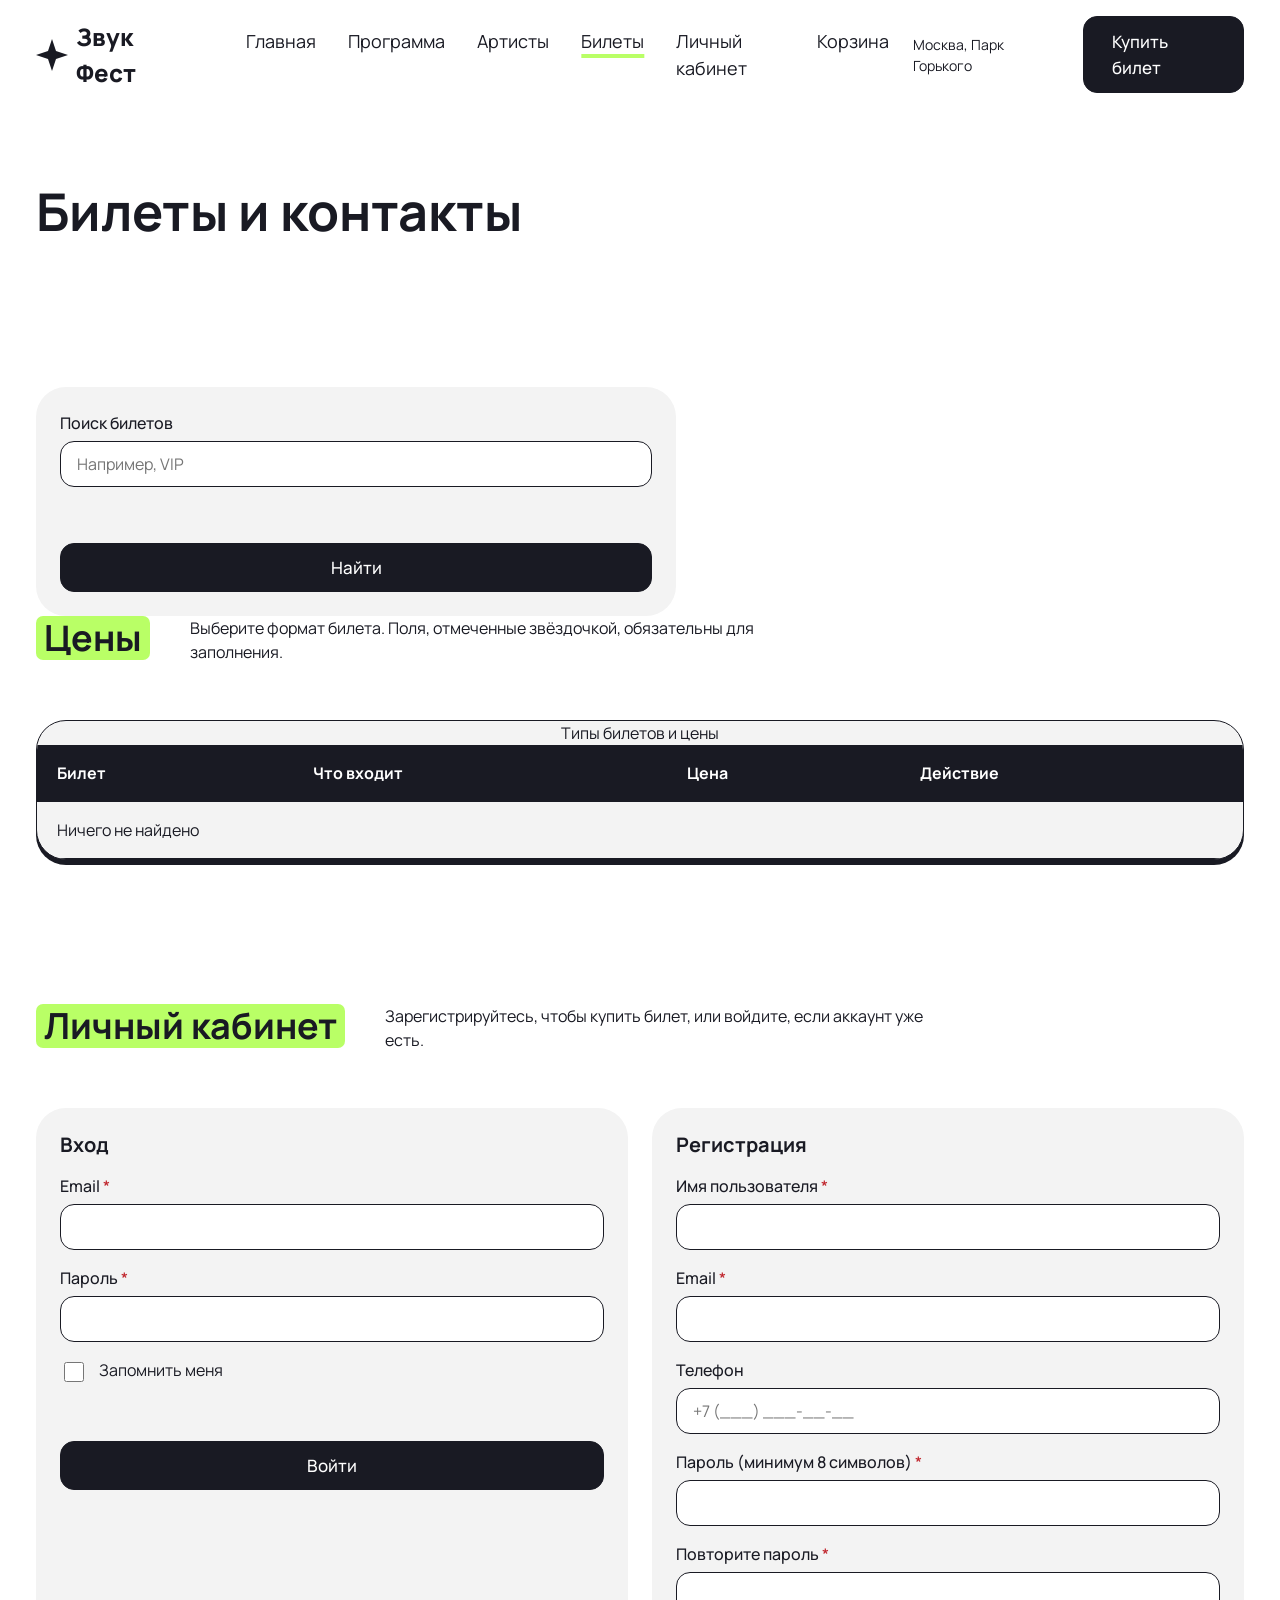
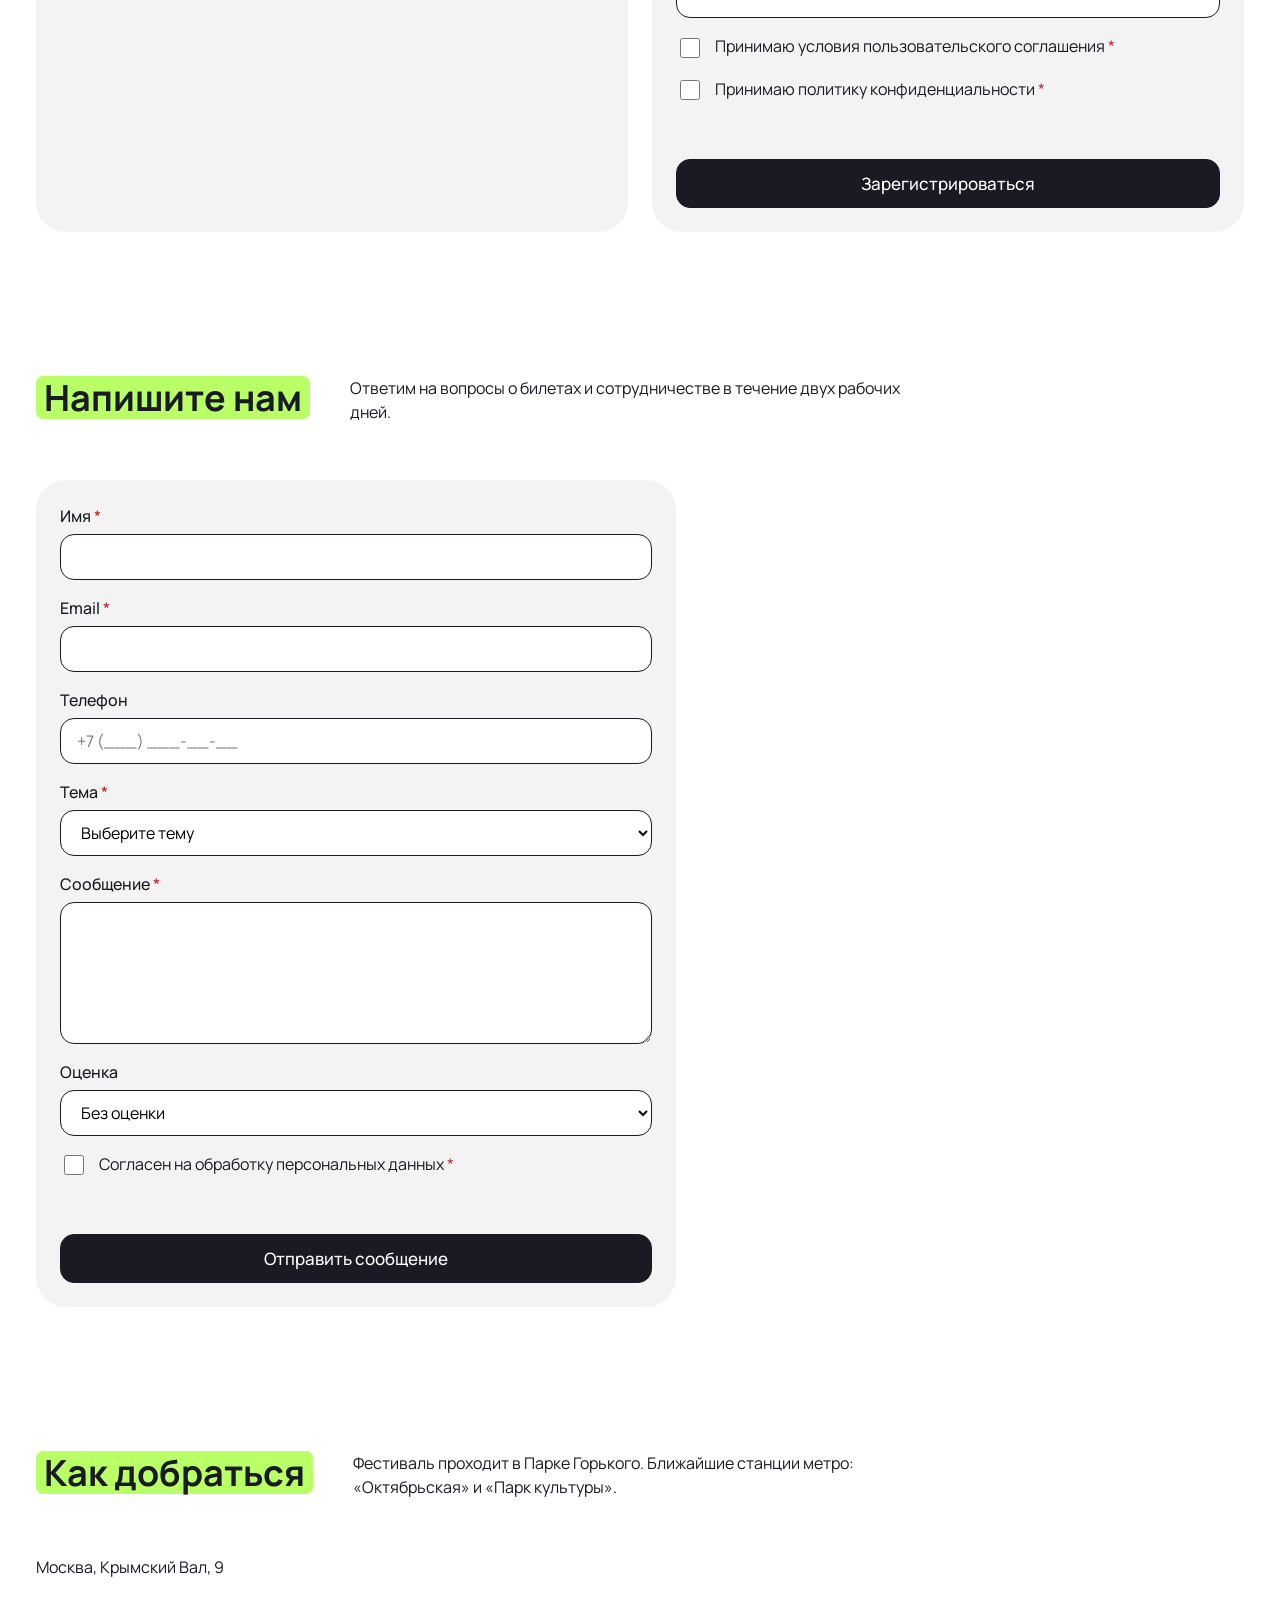
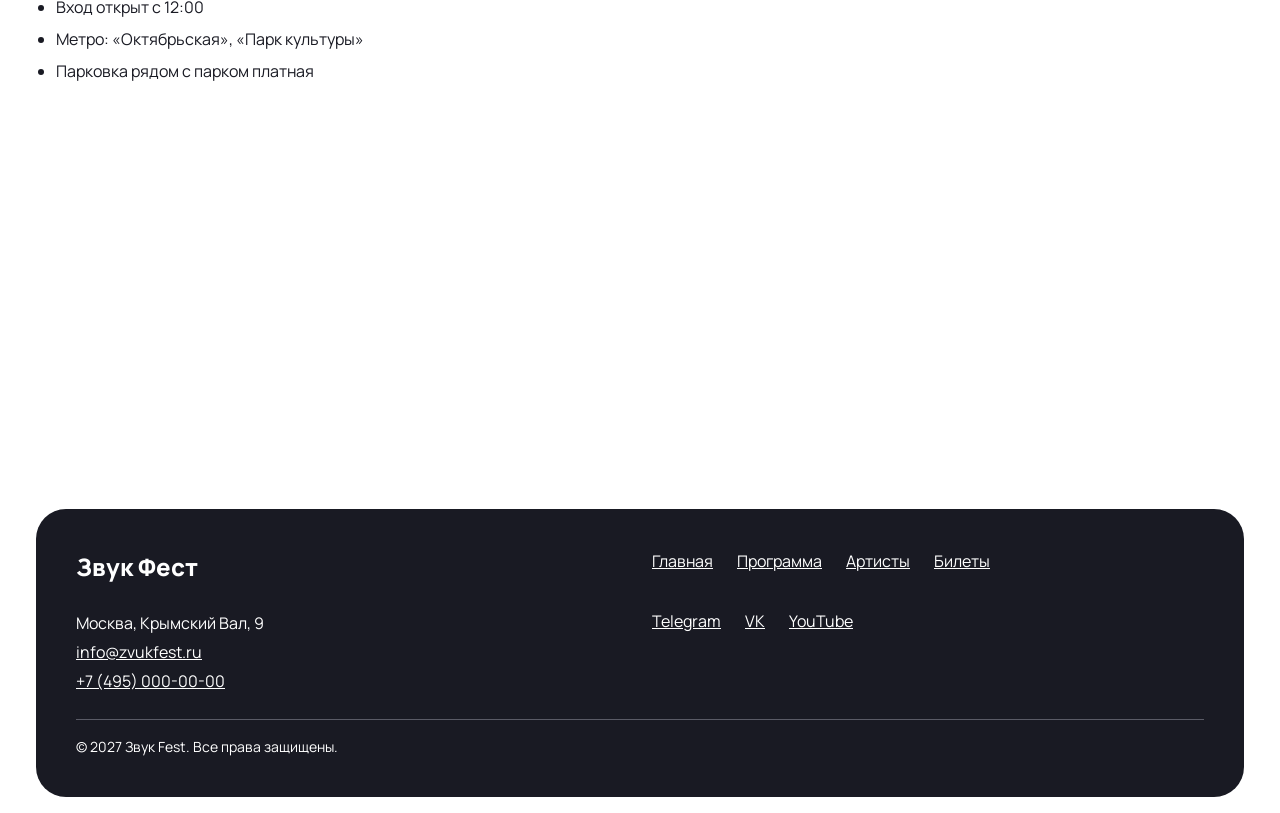
==== zvukfest/zvukfest/frontend/account.html @ 1de817b7 "создан репозиторий для сайта музыкального фестиваля" ====
<!DOCTYPE html>
<html lang="en">
<head>
  <meta charset="utf-8">
  <meta name="viewport" content="width=device-width, initial-scale=1.0">
  <title>Личный кабинет</title>
  <link rel="stylesheet" href="css/fonts.css">
  <link rel="stylesheet" href="css/global.css">
  <link rel="stylesheet" href="css/style.css">
</head>
<body>
<header class="header">
  <div class="container header__inner">
    <a class="header__logo" href="index.html"><img src="img/logo.svg" alt="" width="32" height="32">Звук Фест</a>
    <button class="header__burger burger" type="button" aria-label="Открыть меню" aria-expanded="false" aria-controls="main-nav">
      <span class="burger__line"></span><span class="burger__line"></span><span class="burger__line"></span>
    </button>
    <nav class="header__nav nav" id="main-nav" aria-label="Главное меню">
      <ul class="nav__list">
        <li class="nav__item"><a class="nav__link" href="index.html">Главная</a></li>
        <li class="nav__item"><a class="nav__link" href="program.html">Программа</a></li>
        <li class="nav__item"><a class="nav__link" href="artists.html">Артисты</a></li>
        <li class="nav__item"><a class="nav__link nav__link_active" aria-current="page" href="account.html">Личный кабинет</a></li>
      <li class="nav__item"><a class="nav__link" href="cart.html">Корзина</a></li>
</ul>
    </nav>
    <address class="header__address">Москва, Парк Горького</address>
    <a class="header__button button button_theme_dark" href="account.html">Купить билет</a>
  </div>
</header>
<main>
  <section class="section">
    <div class="container">
      <h1>Личный кабинет</h1>
      <p id="account-info"></p>
      <button class="button button_theme_dark" id="logout" type="button">Выйти</button>
    </div>
  </section>

  <section class="section">
    <div class="container">
      <h2 class="section__title">Профиль</h2>
      <div class="forms">
        <form class="form" id="profile-form" name="profile" action="#" method="post" data-api="/api/profile" data-method="PUT">
          <h3 class="form__title">Данные</h3>
          <div class="form__field">
            <label class="form__label" for="acc-name">Имя</label>
            <input class="form__input" id="acc-name" type="text" name="name" required minlength="2">
          </div>
          <div class="form__field">
            <label class="form__label" for="acc-email">Email</label>
            <input class="form__input" id="acc-email" type="email" name="email" required>
          </div>
          <div class="form__field">
            <label class="form__label" for="acc-phone">Телефон</label>
            <input class="form__input" id="acc-phone" type="tel" name="phone" autocomplete="tel">
          </div>
          <p class="form__status" role="status"></p>
          <button class="button button_theme_dark" type="submit">Сохранить</button>
        </form>
        <form class="form" name="password" action="#" method="post" data-api="/api/password" data-reset>
          <h3 class="form__title">Смена пароля</h3>
          <div class="form__field">
            <label class="form__label" for="acc-old">Текущий пароль</label>
            <input class="form__input" id="acc-old" type="password" name="old_password" required autocomplete="current-password">
          </div>
          <div class="form__field">
            <label class="form__label" for="acc-new">Новый пароль (минимум 8 символов)</label>
            <input class="form__input" id="acc-new" type="password" name="new_password" required minlength="8" autocomplete="new-password">
          </div>
          <div class="form__field">
            <label class="form__label" for="acc-confirm">Повторите новый пароль</label>
            <input class="form__input" id="acc-confirm" type="password" name="confirm_password" required autocomplete="new-password">
          </div>
          <p class="form__status" role="status"></p>
          <button class="button button_theme_dark" type="submit">Изменить пароль</button>
        </form>
      </div>
    </div>
  </section>

  <section class="section">
    <div class="container">
      <h2 class="section__title">Мои обращения</h2>
      <ul class="contacts__list" id="feedback-list"></ul>
    </div>
  </section>

  <section class="section">
    <div class="container">
      <h2 class="section__title">Журнал действий</h2>
      <ul class="contacts__list" id="actions-list"></ul>
      <h3>Последние просмотренные товары</h3>
      <ul class="contacts__list" id="viewed-list"></ul>
      <h3>История поиска</h3>
      <ul class="contacts__list" id="search-list"></ul>
    </div>
  </section>
</main>
    <footer class="footer">
  <div class="container">
    <div class="footer__box">
      <a class="footer__logo" href="index.html">Звук Фест</a>
      <nav aria-label="Меню в подвале">
        <ul class="footer__list">
          <li><a href="index.html">Главная</a></li>
          <li><a href="program.html">Программа</a></li>
          <li><a href="artists.html">Артисты</a></li>
          <li><a href="tickets.html">Билеты</a></li>
        </ul>
      </nav>
      <address class="footer__address">
        Москва, Крымский Вал, 9<br>
        <a href="mailto:info@zvukfest.ru">info@zvukfest.ru</a><br>
        <a href="tel:+74950000000">+7 (495) 000-00-00</a>
      </address>
      <ul class="footer__social">
        <li><a href="#">Telegram</a></li>
        <li><a href="#">VK</a></li>
        <li><a href="#">YouTube</a></li>
      </ul>
      <p class="footer__copy">© 2027 Звук Fest. Все права защищены.</p>
    </div>
  </div>
</footer>
<script src="js/api.js"></script>
<script src="js/script.js"></script>
<script src="js/account.js"></script>
</body>
</html>
---- zvukfest/zvukfest/frontend/css/fonts.css ----
/* Шрифт Manrope (есть кириллица) подключаем через Google Fonts */
@import url('https://fonts.googleapis.com/css2?family=Manrope:wght@400;500;700;800&display=swap');
---- zvukfest/zvukfest/frontend/css/global.css ----
/* Общие стили: переменные, сброс, типографика, кнопки, шапка, подвал */
:root {
  --green: #b9ff66;
  --dark: #191a23;
  --gray: #f3f3f3;
  --white: #ffffff;
  --radius: 30px;
}

*, *::before, *::after { box-sizing: border-box; }

body {
  margin: 0;
  font-family: 'Manrope', Arial, Helvetica, sans-serif;
  font-size: 1rem;
  line-height: 1.5;
  color: var(--dark);
}

h1, h2, h3, p, ul, ol, blockquote, address { margin: 0; }
ul, ol { padding: 0; list-style: none; }
address { font-style: normal; }
a { color: inherit; }
img { display: block; max-width: 100%; height: auto; }

/* Типографическая шкала */
h1 { font-size: 2.25rem; line-height: 1.2; }
h2 { font-size: 1.75rem; line-height: 1.2; }
h3 { font-size: 1.25rem; line-height: 1.3; }

.container { width: 100%; max-width: 1240px; margin: 0 auto; padding: 0 1rem; }

/* Секция и её заголовок с зелёной подложкой */
.section { padding: 2.5rem 0; }
.section__head { display: flex; flex-direction: column; gap: 1rem; margin-bottom: 2rem; }
.section__title { align-self: flex-start; padding: 0 0.5rem; background: var(--green); border-radius: 7px; }
.section__text { max-width: 36rem; }
.card__image {
  display: block;
  width: 100%;
  height: 220px;
  object-fit: cover;
}
.schedule {
  width: 100%;
  max-width: 1000px;
  margin: 40px auto;
}

.schedule__table-wrapper {
  overflow-x: auto;
}

.schedule__table {
  width: 100%;
  margin: 0 auto;
  border-collapse: collapse;
}

.schedule__table th,
.schedule__table td {
  padding: 12px 16px;
  text-align: center;
  border-bottom: 1px solid #ccc;
}

.schedule__table th {
  font-weight: 700;
}

/* Кнопка: 6 состояний */
.button {
  display: inline-flex; align-items: center; justify-content: center; gap: 0.5rem;
  min-height: 44px; padding: 0.75rem 1.75rem;
  border: 1px solid var(--dark); border-radius: 14px;
  font-family: inherit; font-size: 1.0625rem; font-weight: 500; text-decoration: none;
  cursor: pointer; transition: all 0.15s ease;
}
.button_theme_dark { background: var(--dark); color: var(--white); }
.button_theme_green { background: var(--green); color: var(--dark); }

.button_theme_dark:hover { background: #3b3c4a; }                 /* hover */
.button_theme_green:hover { background: #a2e653; }
.button:focus-visible { outline: 3px solid #2563eb; outline-offset: 3px; } /* focus */
.button:active { transform: scale(0.97); }                         /* active */
.button:disabled { opacity: 0.5; cursor: not-allowed; pointer-events: none; } /* disabled */

.button_loading::after {                                           /* loading: спиннер */
  content: ''; width: 1em; height: 1em;
  border: 2px solid currentColor; border-right-color: transparent; border-radius: 50%;
  animation: spin 0.6s linear infinite;
}
.button_loading:disabled { opacity: 0.8; }
@keyframes spin { to { transform: rotate(360deg); } }

/* Шапка и навигация (mobile-first) */
.header { position: relative; padding: 1rem 0; }
.header__inner { display: flex; align-items: center; justify-content: space-between; gap: 1.5rem; }
.header__logo { display: flex; align-items: center; gap: 0.5rem; font-size: 1.5rem; font-weight: 800; text-decoration: none; }
.header__address, .header__button { display: none; }

.burger { display: flex; flex-direction: column; gap: 5px; padding: 8px; background: none; border: none; cursor: pointer; }
.burger__line { display: block; width: 26px; height: 3px; background: var(--dark); transition: transform 0.2s ease; }
.burger:focus-visible { outline: 3px solid #2563eb; }
.burger[aria-expanded="true"] .burger__line:nth-child(1) { transform: translateY(8px) rotate(45deg); }
.burger[aria-expanded="true"] .burger__line:nth-child(2) { opacity: 0; }
.burger[aria-expanded="true"] .burger__line:nth-child(3) { transform: translateY(-8px) rotate(-45deg); }

.nav__list {
  display: none; flex-direction: column; gap: 1rem;
  position: absolute; top: 100%; left: 0; z-index: 10; width: 100%;
  padding: 1.5rem 1rem; background: var(--white);
  border-radius: 0 0 var(--radius) var(--radius); box-shadow: 0 10px 20px rgba(25, 26, 35, 0.15);
}
.nav__list.active { display: flex; }
.nav__link { font-size: 1.125rem; text-decoration: none; }
.nav__link:hover, .nav__link_active {
  text-decoration: underline; text-decoration-color: var(--green);
  text-decoration-thickness: 4px; text-underline-offset: 6px;
}
.nav__link:focus-visible { outline: 3px solid #2563eb; outline-offset: 3px; }

/* Подвал */
.footer { padding: 2rem 0 1rem; }
.footer__box { display: grid; gap: 1.5rem; padding: 2rem 1.5rem; background: var(--dark); color: var(--white); border-radius: var(--radius); }
.footer__logo { font-size: 1.5rem; font-weight: 800; text-decoration: none; }
.footer__list, .footer__social { display: flex; flex-wrap: wrap; gap: 0.75rem 1.5rem; }
.footer__address { line-height: 1.8; }
.footer__copy { font-size: 0.875rem; padding-top: 1rem; border-top: 1px solid #5a5b66; }

/* Планшет */
@media (min-width: 768px) {
  h1 { font-size: 3.25rem; }
  h2 { font-size: 2.25rem; }
  .section { padding: 4.5rem 0; }
  .section__head { flex-direction: row; align-items: center; gap: 2.5rem; margin-bottom: 3.5rem; }

  .burger { display: none; }
  .header__nav { margin-left: auto; }
  .nav__list { display: flex; flex-direction: row; position: static; width: auto; padding: 0; gap: 2rem; background: none; box-shadow: none; }

  .footer__box { grid-template-columns: 1fr 1fr; padding: 2.5rem; }
  .footer__copy { grid-column: 1 / -1; }
}

/* Десктоп */
@media (min-width: 1200px) {
  .header__nav { margin: 0 auto 0 2rem; }
  .header__address { display: block; font-size: 0.875rem; }
  .header__button { display: inline-flex; }
}

@media (prefers-reduced-motion: reduce) {
  .button, .burger__line { transition: none; }
  .button_loading::after { animation-duration: 2s; }
}
---- zvukfest/zvukfest/frontend/css/style.css ----
/* Главный экран */
.cover {
  display: grid;
  gap: 2rem;
  align-items: center;
  padding: 1.5rem 0 3rem;
}
.cover__description {
  display: flex;
  flex-direction: column;
  align-items: flex-start;
  gap: 1.5rem;
  margin-top: 1.5rem;
  max-width: 30rem;
}

/* Партнёры */
.partners__list {
  display: flex;
  flex-wrap: wrap;
  justify-content: space-between;
  gap: 1rem 2rem;
  font-size: 1.5rem;
  font-weight: 800;
  color: #6b6c75;
}

/* Карточки */
.cards {
  display: grid;
  gap: 1.5rem;
}
.cards__link {
  display: block;
  height: 100%;
  text-decoration: none;
}
.cards__link:focus-visible,
.form__input:focus-visible {
  outline: 3px solid #2563eb;
  outline-offset: 3px;
}
.card, .step, .artist {
  border: 1px solid var(--dark);
  border-radius: var(--radius);
  box-shadow: 0 5px 0 var(--dark);
}
.card {
  display: flex;
  flex-direction: column;
  justify-content: space-between;
  gap: 1.5rem;
  min-height: 200px;
  height: 100%;
  padding: 1.75rem;
  background: var(--gray);
}
.card_theme_green {
  background: var(--green);
  --mark: var(--white);
}
.card_theme_dark {
  background: var(--dark);
  color: var(--white);
  --mark: var(--white);
}
.card__title {
  align-self: flex-start;
  padding: 0 0.5rem;
  background: var(--mark, var(--green));
  color: var(--dark);
  border-radius: 7px;
}

/* Призыв и тёмные блоки */
.cta {
  display: flex;
  flex-direction: column;
  align-items: flex-start;
  gap: 1rem;
  padding: 2rem 1.5rem;
  background: var(--gray);
  border-radius: var(--radius);
}
.headliners, .quotes {
  padding: 2rem 1.5rem;
  background: var(--dark);
  color: var(--white);
  border-radius: var(--radius);
}
.headliners__list, .quotes__list {
  display: grid;
  gap: 1.5rem;
}
.headliner__name, .headliner__link, .quote__author {
  color: var(--green);
}
.headliner__genre {
  margin: 0.5rem 0 1rem;
}
.quote {
  padding: 1.5rem;
  border: 1px solid var(--green);
  border-radius: var(--radius);
}
.quote__author {
  margin-top: 1rem;
  font-weight: 700;
}

/* Таблицы */
.table-wrap {
  overflow-x: auto;
  background: var(--gray);
  border: 1px solid var(--dark);
  border-radius: var(--radius);
  box-shadow: 0 5px 0 var(--dark);
}
.table {
  width: 100%;
  min-width: 520px;
  border-collapse: collapse;
}
.table__head, .table__cell {
  padding: 1rem 1.25rem;
  text-align: left;
  border-bottom: 1px solid var(--dark);
}
.table__head {
  background: var(--dark);
  color: var(--white);
}
.note {
  margin-top: 2rem;
  padding: 1.25rem 1.5rem;
  border-radius: var(--radius);
}

/* Артисты */
.artists {
  display: grid;
  gap: 1.5rem;
}
.artist {
  display: flex;
  flex-direction: column;
  gap: 0.75rem;
  height: 100%;
  padding: 1.25rem;
  background: var(--gray);
}
.artist__photo {
  width: 100%;
  aspect-ratio: 1;
  object-fit: cover;
  border: 1px solid var(--dark);
  border-radius: 20px;
}

/* Формы */
.forms, .contacts {
  display: grid;
  gap: 1.5rem;
}
.form, .contacts__info {
  display: flex;
  flex-direction: column;
  gap: 1rem;
}
.form {
  padding: 1.5rem;
  background: var(--gray);
  border-radius: var(--radius);
}
.form_size_wide {
  max-width: 40rem;
}
.form__field {
  display: flex;
  flex-direction: column;
  gap: 0.375rem;
}
.form__label {
  font-weight: 500;
}
.form__required {
  color: #c0262d;
}
.form__input {
  min-height: 44px;
  padding: 0.625rem 1rem;
  font: inherit;
  background: var(--white);
  border: 1px solid var(--dark);
  border-radius: 14px;
}
.form__input:user-invalid {
  border-color: #c0262d;
}
.form__check {
  display: flex;
  align-items: flex-start;
  gap: 0.75rem;
}
.form__checkbox {
  flex-shrink: 0;
  width: 1.25rem;
  height: 1.25rem;
  margin-top: 0.2rem;
  accent-color: var(--dark);
}
.form__status {
  min-height: 1.5rem;
  font-weight: 500;
}

/* Контакты и карта */
.contacts__list {
  display: flex;
  flex-direction: column;
  gap: 0.5rem;
  padding-left: 1.25rem;
  list-style: disc;
}
.map {
  display: block;
  width: 100%;
  height: 300px;
  border: 0;
  border-radius: var(--radius);
}

/* Планшеты */
@media (min-width: 768px) {
  .cover, .cards, .forms, .contacts {
    grid-template-columns: repeat(2, 1fr);
  }
  .artists, .headliners__list {
    grid-template-columns: repeat(2, 1fr);
  }
  .cta {
    padding: 3.5rem;
  }
  .headliners, .quotes {
    padding: 3rem;
  }
  .map {
    height: 450px;
  }
}

/* Компьютеры */
@media (min-width: 1200px) {
  .artists, .headliners__list {
    grid-template-columns: repeat(4, 1fr);
  }
  .quotes__list {
    grid-template-columns: repeat(3, 1fr);
  }
}
/* Корзина */
[hidden] { display: none !important; }
.cart-layout, .cart-items { display: grid; gap: 1.5rem; }
.cart-item, .cart-summary { padding: 1.5rem; border: 1px solid var(--dark); border-radius: var(--radius); }
.cart-item { display: grid; gap: 1rem; box-shadow: 0 5px 0 var(--dark); }
.cart-item h3 { overflow-wrap: anywhere; }
.cart-controls { display: flex; flex-wrap: wrap; align-items: center; gap: .75rem; }
.cart-controls .button { padding: .5rem 1rem; }
.cart-controls span { min-width: 2ch; text-align: center; font-weight: 700; }
.cart-summary { display: flex; flex-direction: column; gap: 1.5rem; align-self: start; background: var(--gray); }
.cart-total { display: flex; flex-wrap: wrap; justify-content: space-between; gap: 1rem; font-size: 1.5rem; border-top: 1px solid var(--dark); padding-top: 1rem; }
@media (min-width: 960px) { .cart-layout { grid-template-columns: minmax(0, 1fr) minmax(280px, 380px); } }
@media (min-width: 768px) and (max-width: 1199px) { .header__inner { flex-wrap: wrap; } .header__nav { width: 100%; margin-left: 0; } .nav__list { flex-wrap: wrap; gap: 1rem 1.5rem; } }
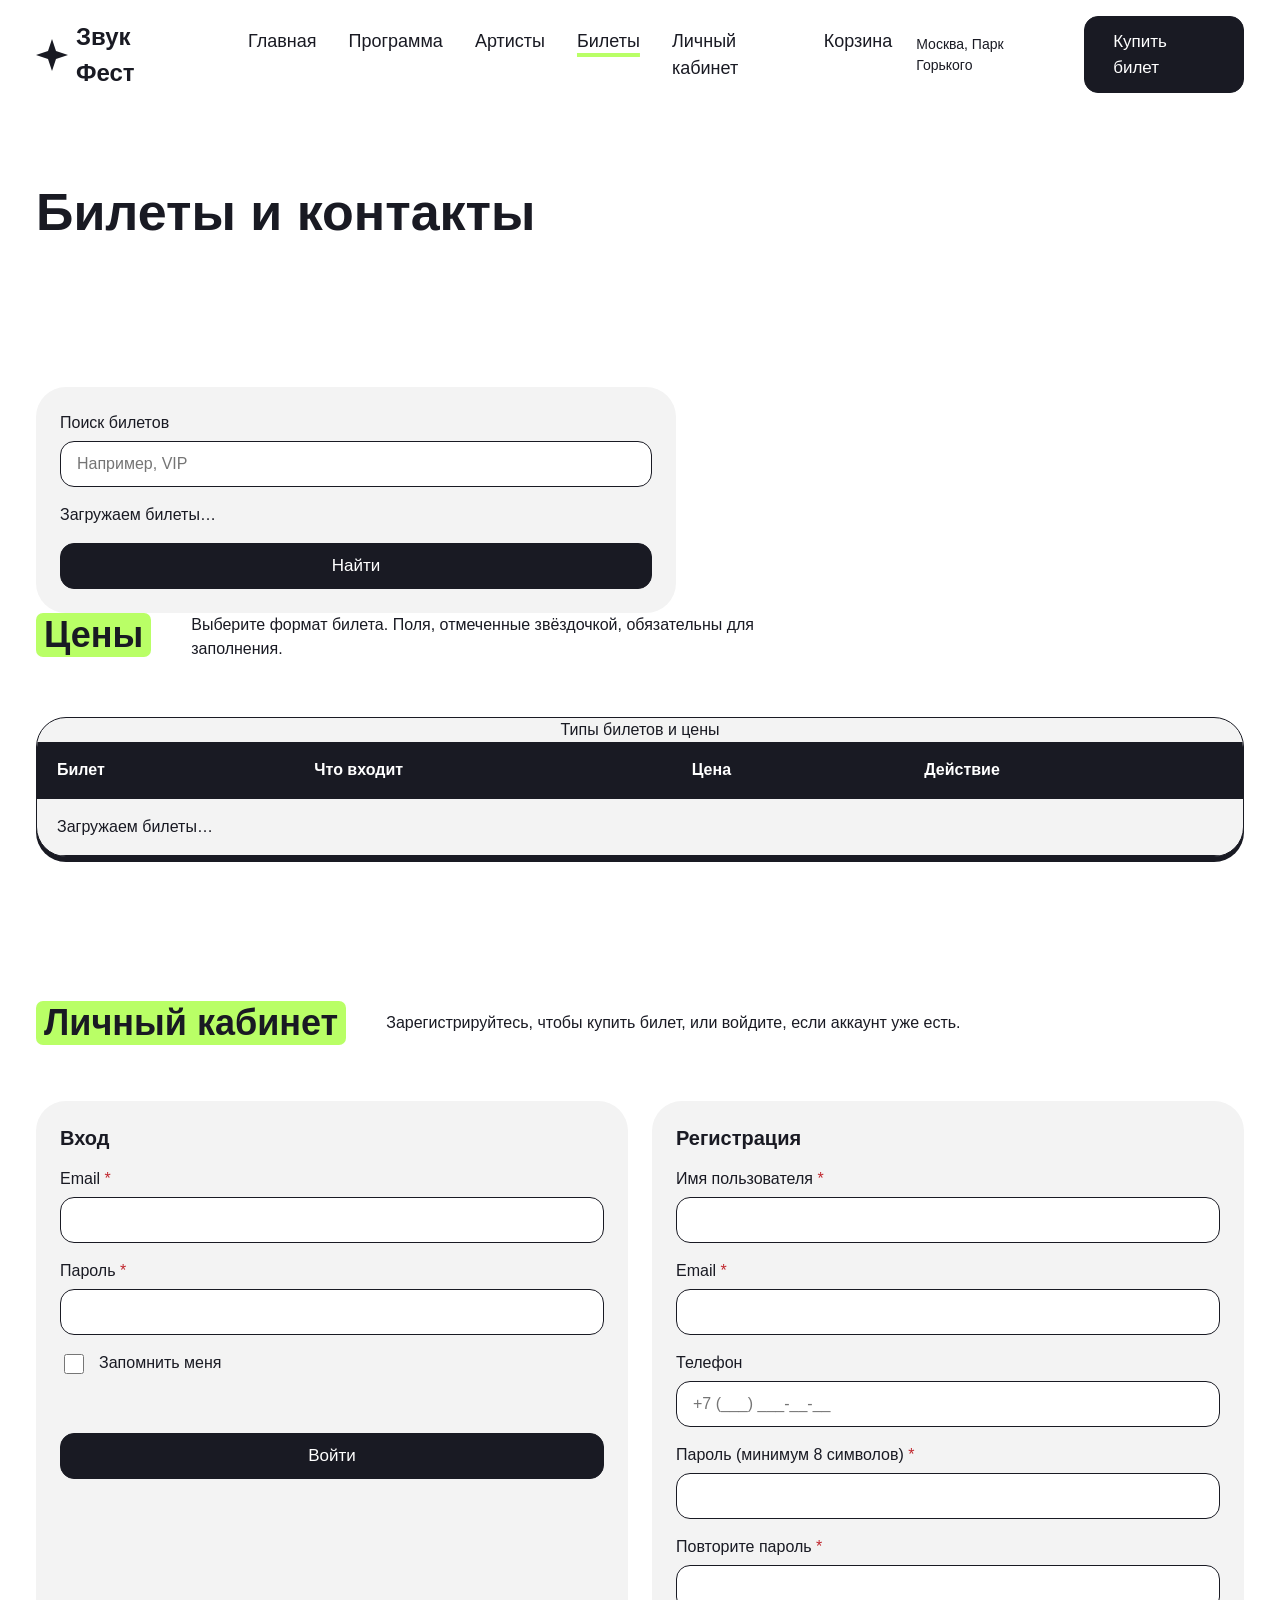
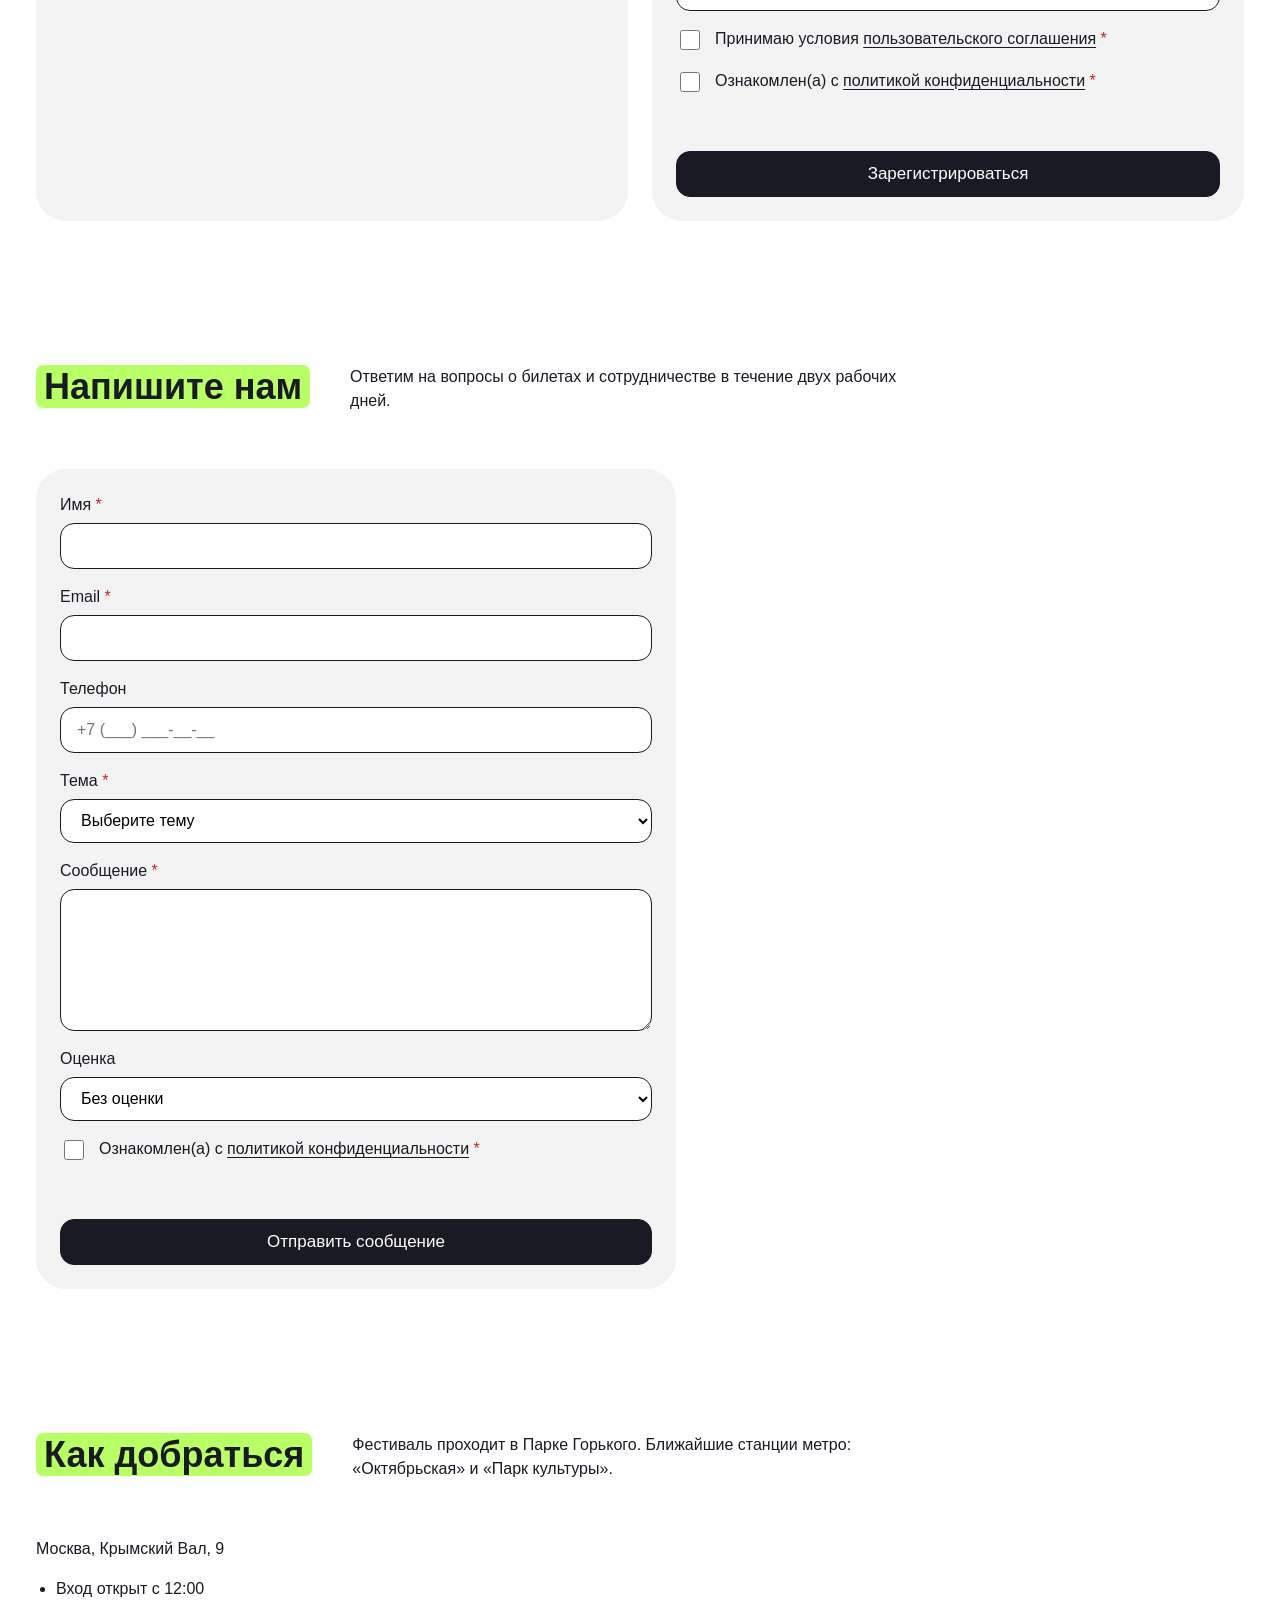
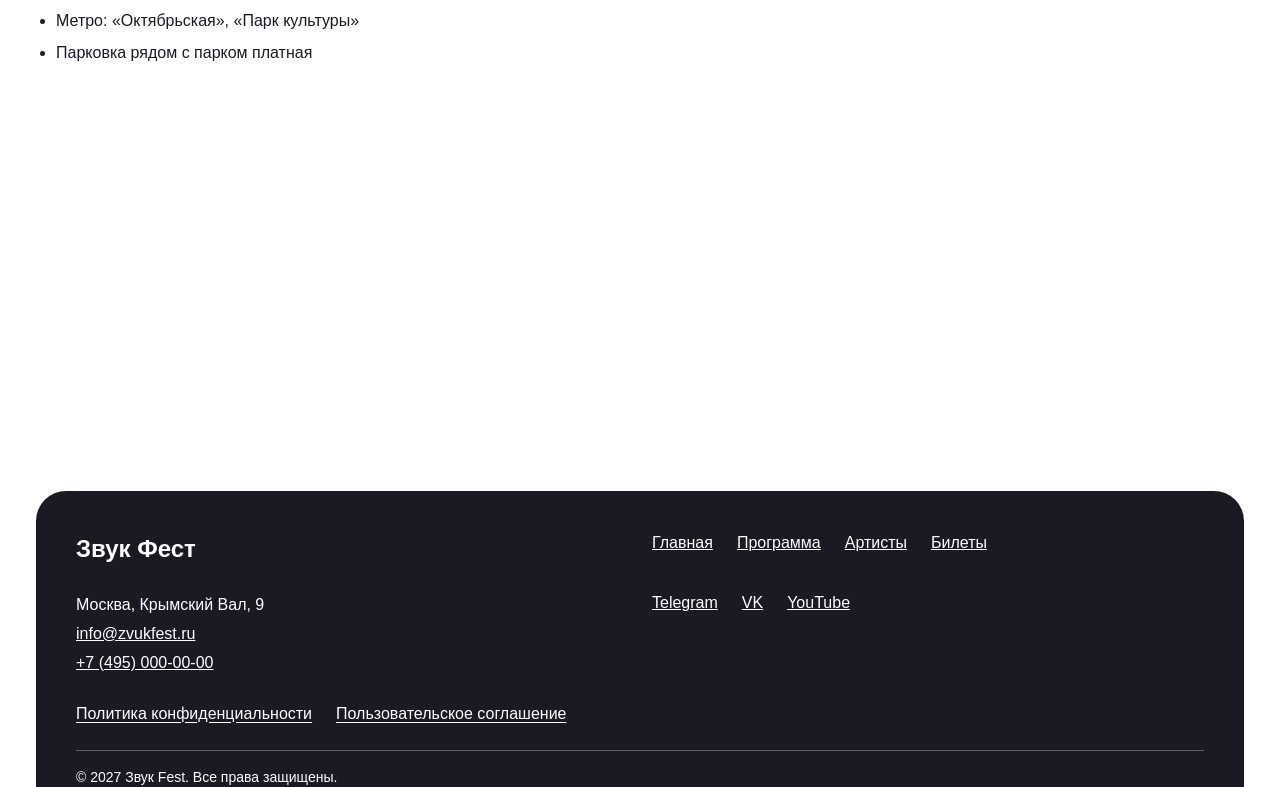
==== commit 37525934: "сюда" ====
--- a/zvukfest/zvukfest/frontend/account.html
+++ b/zvukfest/zvukfest/frontend/account.html
@@ -119,6 +119,10 @@
         <li><a href="#">VK</a></li>
         <li><a href="#">YouTube</a></li>
       </ul>
+      <ul class="footer__legal">
+        <li><a href="privacy.html">Политика конфиденциальности</a></li>
+        <li><a href="terms.html">Пользовательское соглашение</a></li>
+      </ul>
       <p class="footer__copy">© 2027 Звук Fest. Все права защищены.</p>
     </div>
   </div>
--- a/zvukfest/zvukfest/frontend/css/style.css
+++ b/zvukfest/zvukfest/frontend/css/style.css
@@ -271,4 +271,20 @@
 .cart-summary { display: flex; flex-direction: column; gap: 1.5rem; align-self: start; background: var(--gray); }
 .cart-total { display: flex; flex-wrap: wrap; justify-content: space-between; gap: 1rem; font-size: 1.5rem; border-top: 1px solid var(--dark); padding-top: 1rem; }
 @media (min-width: 960px) { .cart-layout { grid-template-columns: minmax(0, 1fr) minmax(280px, 380px); } }
-@media (min-width: 768px) and (max-width: 1199px) { .header__inner { flex-wrap: wrap; } .header__nav { width: 100%; margin-left: 0; } .nav__list { flex-wrap: wrap; gap: 1rem 1.5rem; } }+@media (min-width: 768px) and (max-width: 1199px) { .header__inner { flex-wrap: wrap; } .header__nav { width: 100%; margin-left: 0; } .nav__list { flex-wrap: wrap; gap: 1rem 1.5rem; } }
+
+/* Документы и ссылки на условия */
+.legal-page { max-width: 900px; display: grid; gap: 1.5rem; overflow-wrap: anywhere; }
+.legal-page section { display: grid; gap: 1rem; scroll-margin-top: 2rem; }
+.legal-page ul, .legal-page ol { padding-left: 1.5rem; }
+.legal-page ul { list-style: disc; }
+.legal-page ol { list-style: decimal; }
+.legal-page li + li { margin-top: 0.5rem; }
+.legal-page__date { color: #5a5b66; }
+.legal-page__notice, .legal-page__contents { padding: 1.5rem; border-radius: var(--radius); background: var(--gray); }
+.legal-page__notice { border: 1px solid var(--dark); }
+.legal-page__notice p { margin-top: 0.5rem; }
+.footer__legal { display: flex; flex-wrap: wrap; gap: 0.75rem 1.5rem; grid-column: 1 / -1; }
+.form__check a, .legal-page a, .footer__legal a { text-underline-offset: 3px; }
+.form__check a:hover, .legal-page a:hover { text-decoration-thickness: 2px; }
+.form__check a:focus-visible, .legal-page a:focus-visible, .footer__legal a:focus-visible { outline: 3px solid #2563eb; outline-offset: 3px; }
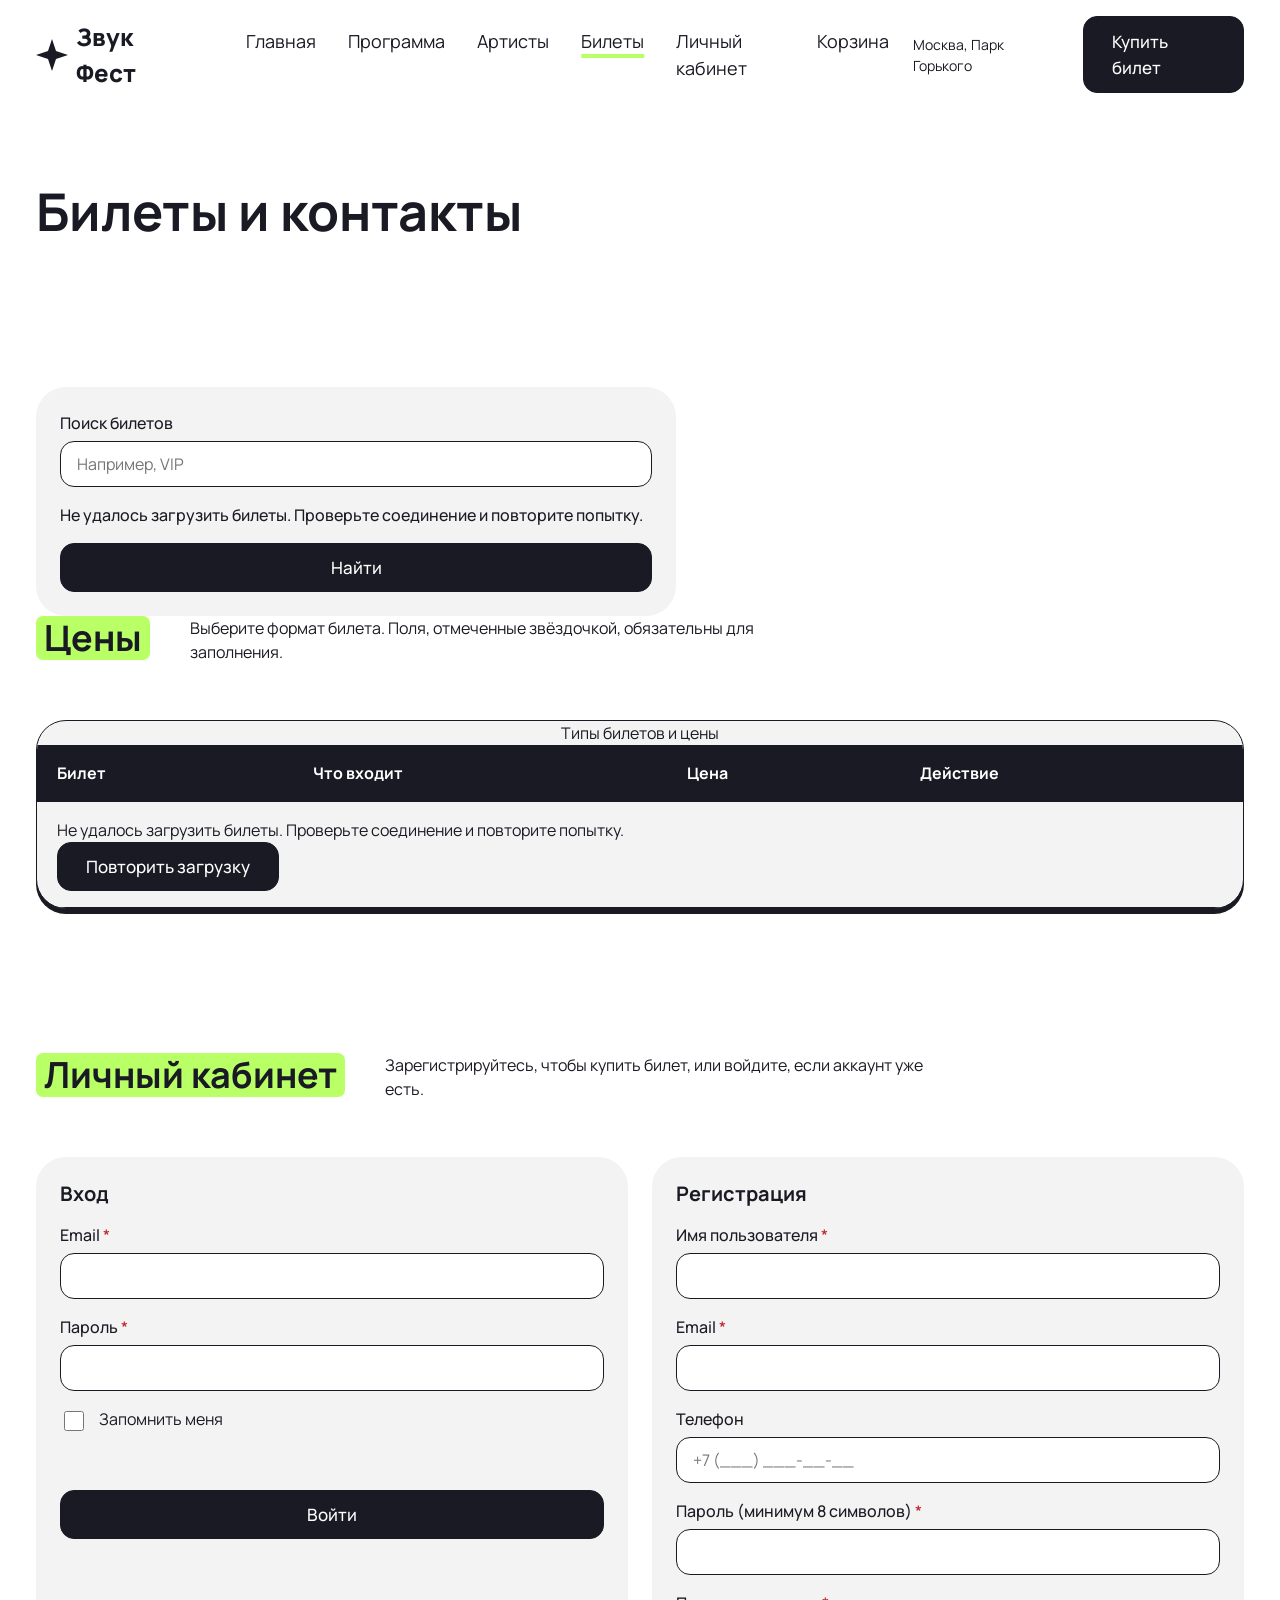
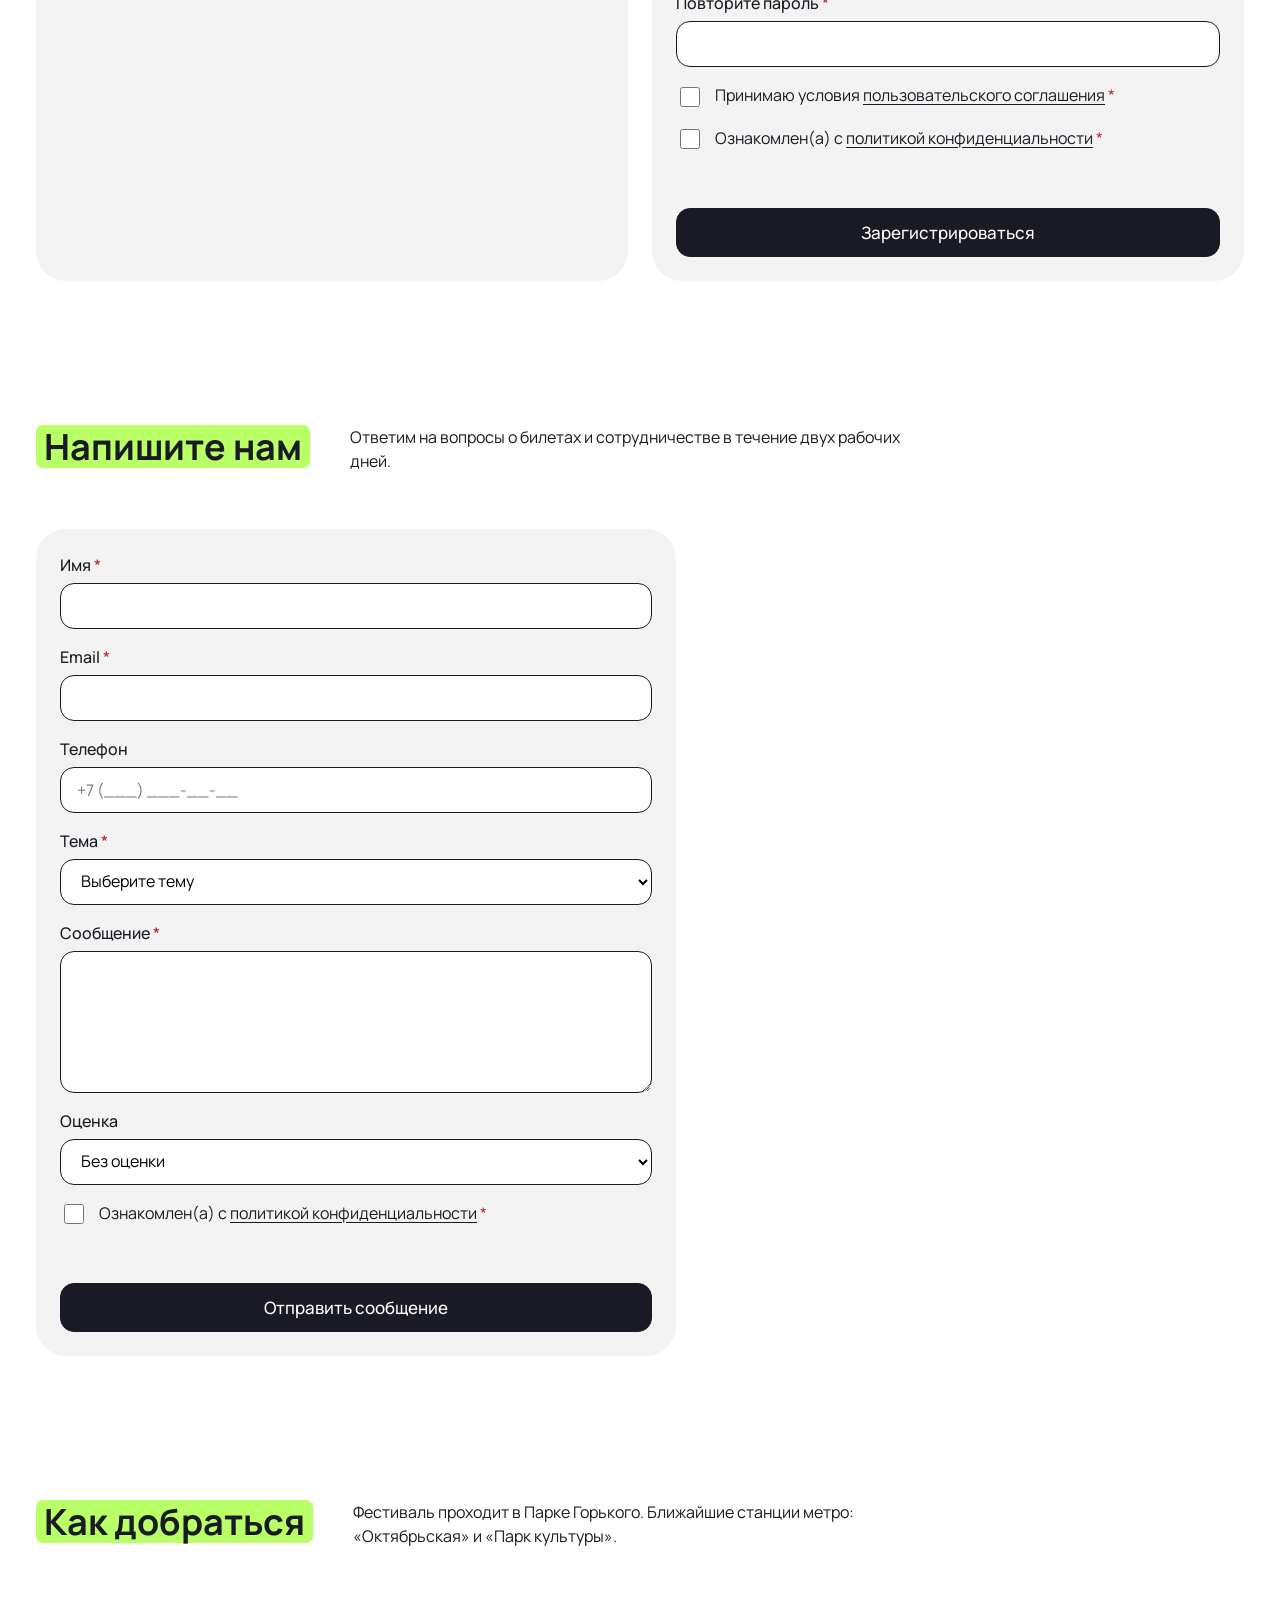
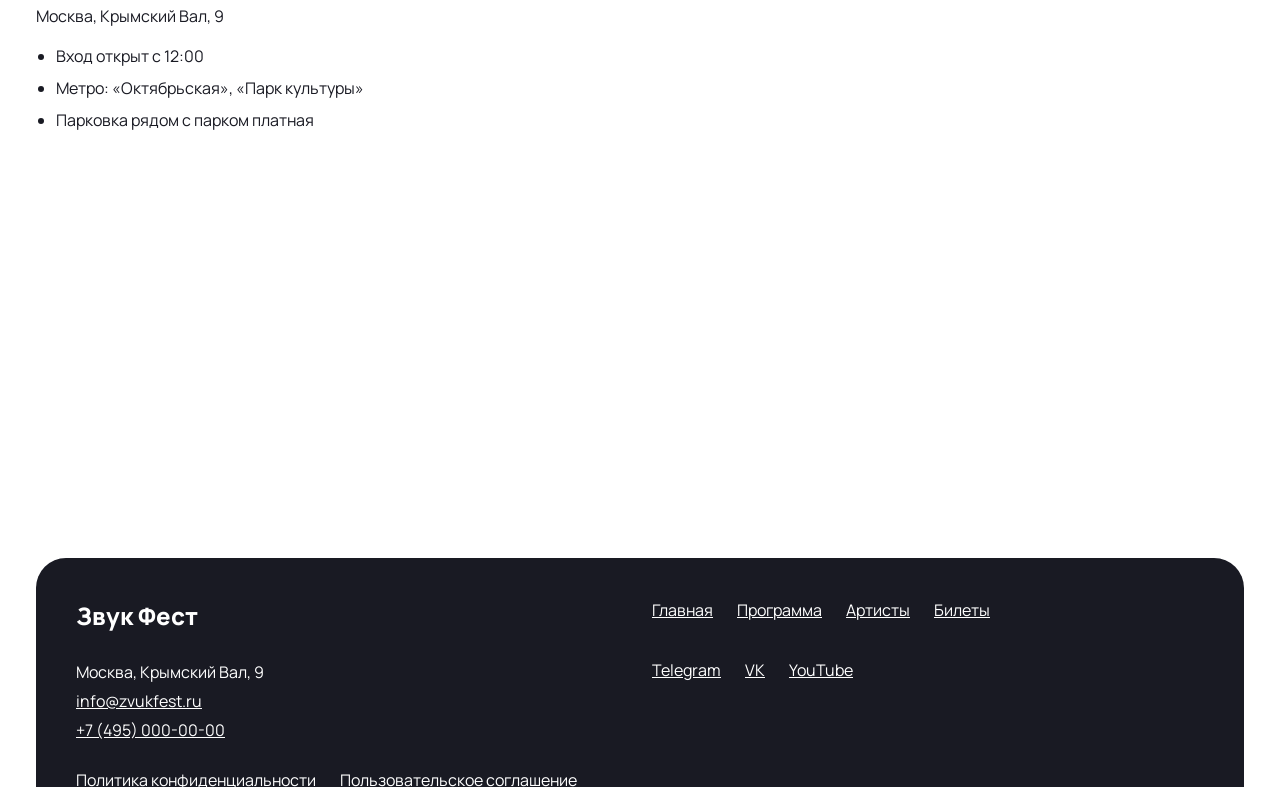
==== commit 91c73827: "еще исправления" ====
--- a/zvukfest/zvukfest/frontend/account.html
+++ b/zvukfest/zvukfest/frontend/account.html
@@ -20,12 +20,13 @@
         <li class="nav__item"><a class="nav__link" href="index.html">Главная</a></li>
         <li class="nav__item"><a class="nav__link" href="program.html">Программа</a></li>
         <li class="nav__item"><a class="nav__link" href="artists.html">Артисты</a></li>
+        <li class="nav__item"><a class="nav__link" href="tickets.html">Билеты</a></li>
         <li class="nav__item"><a class="nav__link nav__link_active" aria-current="page" href="account.html">Личный кабинет</a></li>
       <li class="nav__item"><a class="nav__link" href="cart.html">Корзина</a></li>
 </ul>
     </nav>
     <address class="header__address">Москва, Парк Горького</address>
-    <a class="header__button button button_theme_dark" href="account.html">Купить билет</a>
+    <a class="header__button button button_theme_dark" href="tickets.html">Купить билет</a>
   </div>
 </header>
 <main>
@@ -131,4 +132,4 @@
 <script src="js/script.js"></script>
 <script src="js/account.js"></script>
 </body>
-</html>+</html>
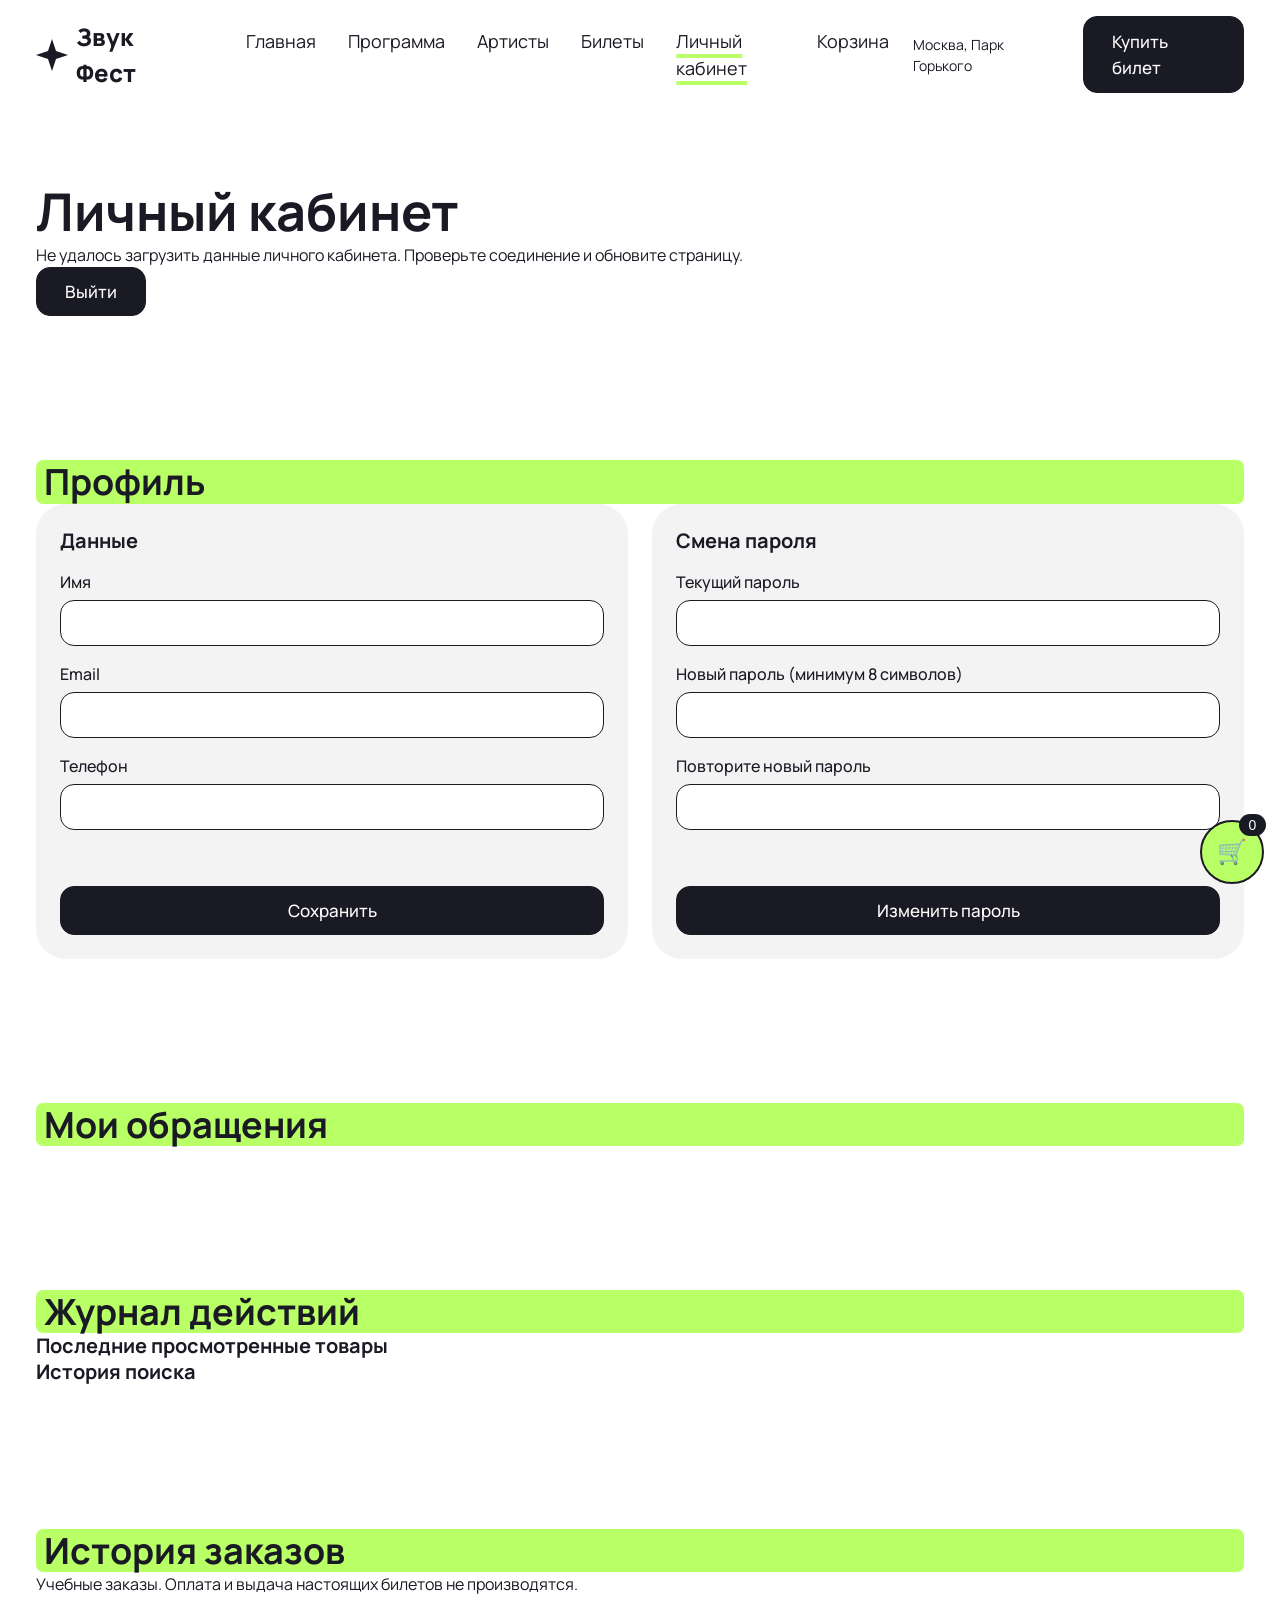
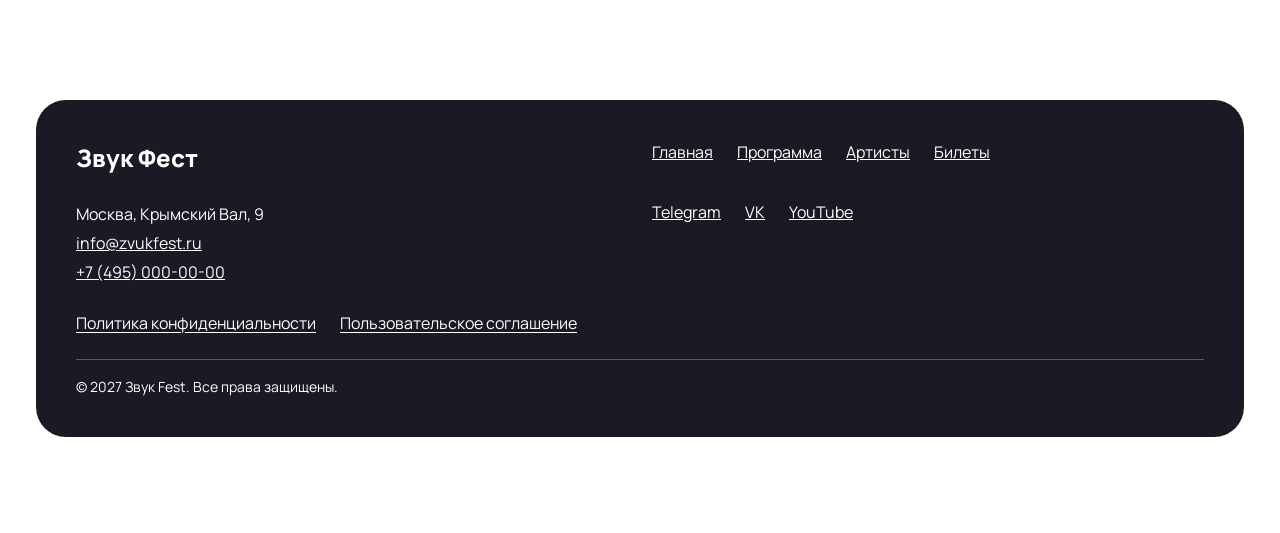
==== commit e38c1913: "добавления ко всему" ====
--- a/zvukfest/zvukfest/frontend/account.html
+++ b/zvukfest/zvukfest/frontend/account.html
@@ -1,5 +1,5 @@
 <!DOCTYPE html>
-<html lang="en">
+<html lang="ru">
 <head>
   <meta charset="utf-8">
   <meta name="viewport" content="width=device-width, initial-scale=1.0">
@@ -97,6 +97,7 @@
       <ul class="contacts__list" id="search-list"></ul>
     </div>
   </section>
+<section class="section" id="orders"><div class="container"><h2 class="section__title">История заказов</h2><p>Учебные заказы. Оплата и выдача настоящих билетов не производятся.</p><ul class="cart-items" id="orders-list"></ul></div></section>
 </main>
     <footer class="footer">
   <div class="container">
@@ -121,7 +122,7 @@
         <li><a href="#">YouTube</a></li>
       </ul>
       <ul class="footer__legal">
-        <li><a href="privacy.html">Политика конфиденциальности</a></li>
+        <li><a href="privacy.html" target="_blank" rel="noopener noreferrer">Политика конфиденциальности</a></li>
         <li><a href="terms.html">Пользовательское соглашение</a></li>
       </ul>
       <p class="footer__copy">© 2027 Звук Fest. Все права защищены.</p>
@@ -130,6 +131,7 @@
 </footer>
 <script src="js/api.js"></script>
 <script src="js/script.js"></script>
+<script src="js/cart-widget.js"></script>
 <script src="js/account.js"></script>
 </body>
 </html>
--- a/zvukfest/zvukfest/frontend/css/global.css
+++ b/zvukfest/zvukfest/frontend/css/global.css
@@ -99,7 +99,7 @@
 .header__logo { display: flex; align-items: center; gap: 0.5rem; font-size: 1.5rem; font-weight: 800; text-decoration: none; }
 .header__address, .header__button { display: none; }
 
-.burger { display: flex; flex-direction: column; gap: 5px; padding: 8px; background: none; border: none; cursor: pointer; }
+.burger { display: flex; flex-direction: column; align-items: center; justify-content: center; gap: 5px; min-width: 44px; min-height: 44px; padding: 8px; background: none; border: none; cursor: pointer; }
 .burger__line { display: block; width: 26px; height: 3px; background: var(--dark); transition: transform 0.2s ease; }
 .burger:focus-visible { outline: 3px solid #2563eb; }
 .burger[aria-expanded="true"] .burger__line:nth-child(1) { transform: translateY(8px) rotate(45deg); }
--- a/zvukfest/zvukfest/frontend/css/style.css
+++ b/zvukfest/zvukfest/frontend/css/style.css
@@ -260,6 +260,22 @@
   }
 }
 /* Корзина */
+.festival-slider { display: grid; gap: 1.5rem; }
+.festival-slide { display: grid; gap: 1.5rem; background: var(--gray); border-radius: var(--radius); overflow: hidden; }
+.festival-slide img { width: 100%; height: clamp(220px, 40vw, 420px); object-fit: cover; }
+.festival-slide > div { padding: 1.5rem; display: grid; gap: 1rem; }
+.slider-controls { display: flex; align-items: center; justify-content: center; flex-wrap: wrap; gap: 1rem; }
+.cart-fab { position: fixed; bottom: 1rem; right: 1rem; z-index: 20; width: 64px; height: 64px; border-radius: 50%; background: var(--green); border: 2px solid var(--dark); font-size: 1.5rem; cursor: pointer; }
+#cart-badge { position: absolute; top: -8px; right: -4px; min-width: 1.7rem; padding: .2rem; border-radius: 1rem; background: var(--dark); color: white; font-size: .875rem; }
+.shop-dialog { width: min(700px, calc(100% - 2rem)); max-height: calc(100vh - 2rem); margin: auto; padding: 1.5rem; border: 2px solid var(--dark); border-radius: 24px; color: var(--dark); overflow: auto; }
+.shop-dialog::backdrop { background: rgb(0 0 0 / 55%); }
+.shop-dialog h2, .shop-dialog p, .shop-dialog ul { margin-bottom: 1rem; }
+.shop-dialog img { max-width: 100%; height: auto; }
+.dialog-close { display: block; margin-left: auto; margin-bottom: 1rem; }
+.mini-cart-item { border-bottom: 1px solid var(--dark); padding-bottom: 1rem; }
+.ticket-details { font: inherit; background: none; border: 0; text-decoration: underline; padding: .5rem 0; cursor: pointer; }
+.cart-fab:focus-visible, .ticket-details:focus-visible { outline: 3px solid #2563eb; outline-offset: 4px; }
+.footer { padding-bottom: 6rem; }
 [hidden] { display: none !important; }
 .cart-layout, .cart-items { display: grid; gap: 1.5rem; }
 .cart-item, .cart-summary { padding: 1.5rem; border: 1px solid var(--dark); border-radius: var(--radius); }
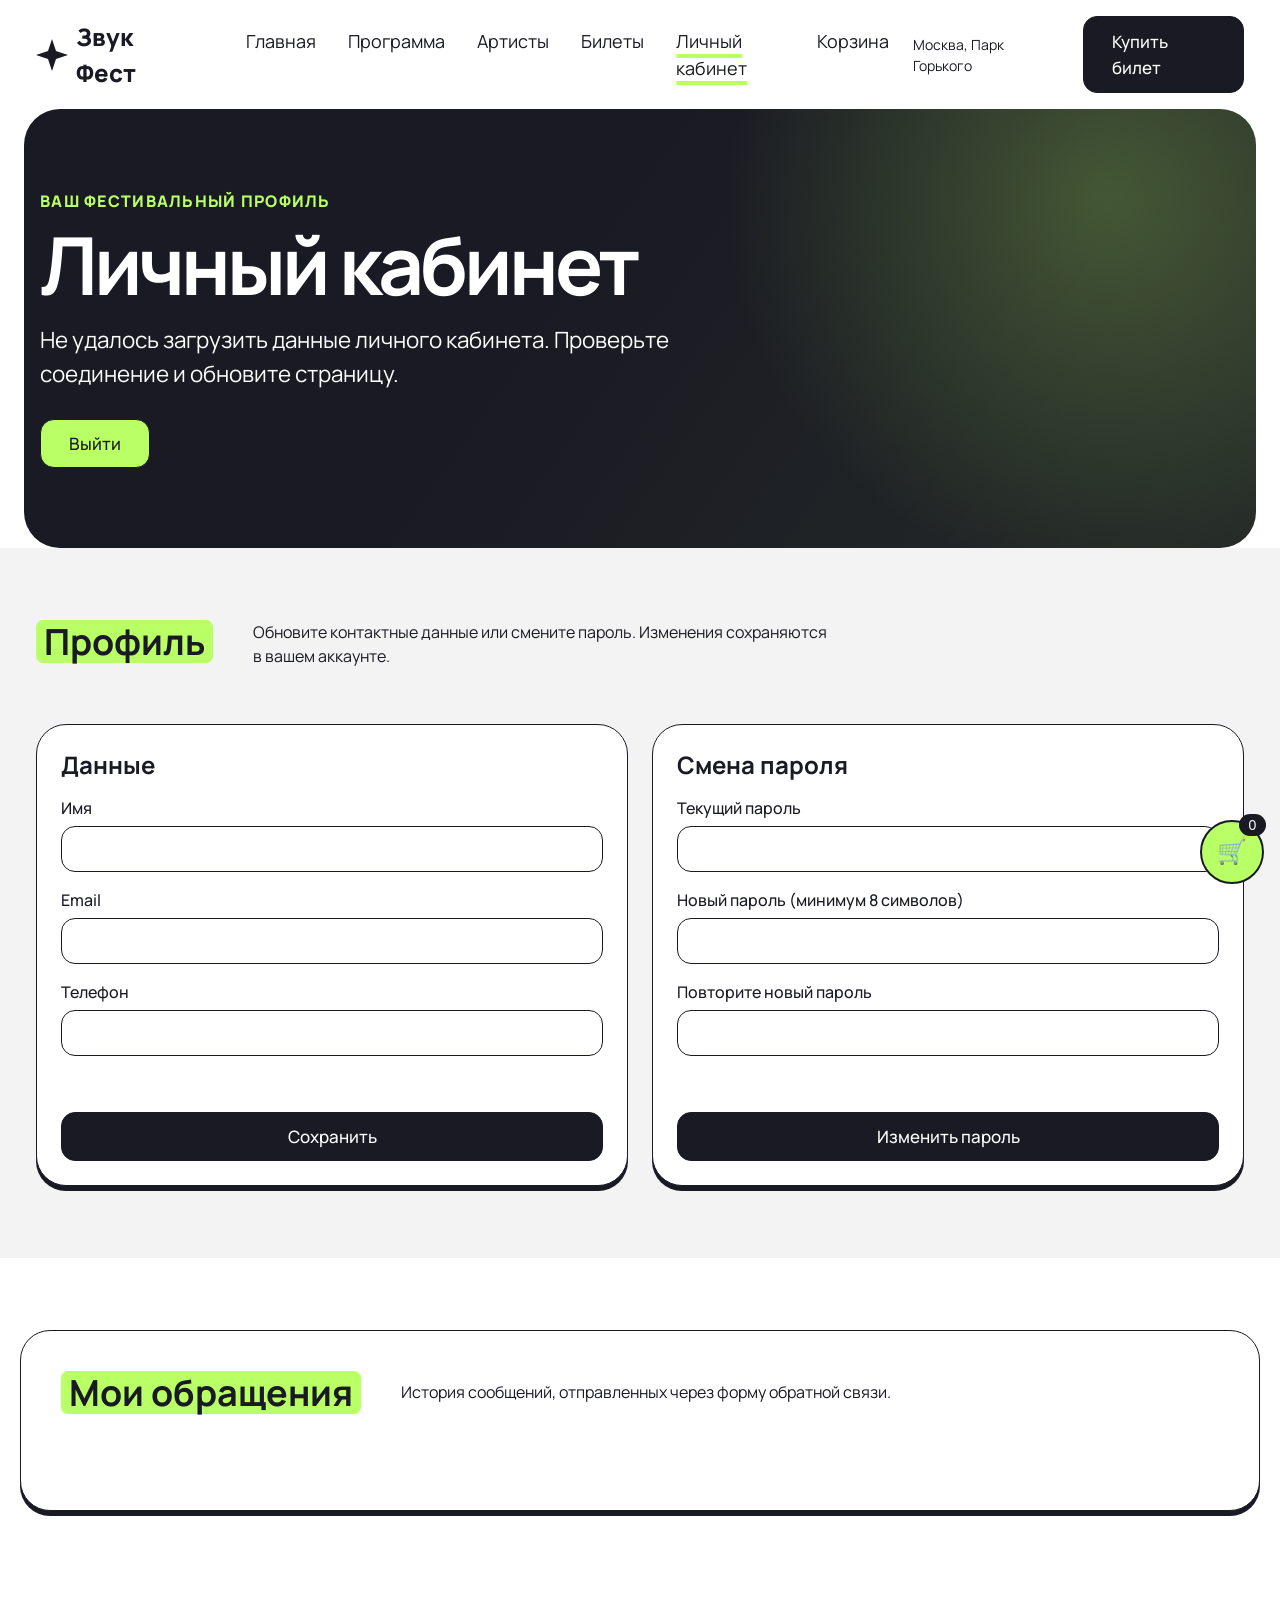
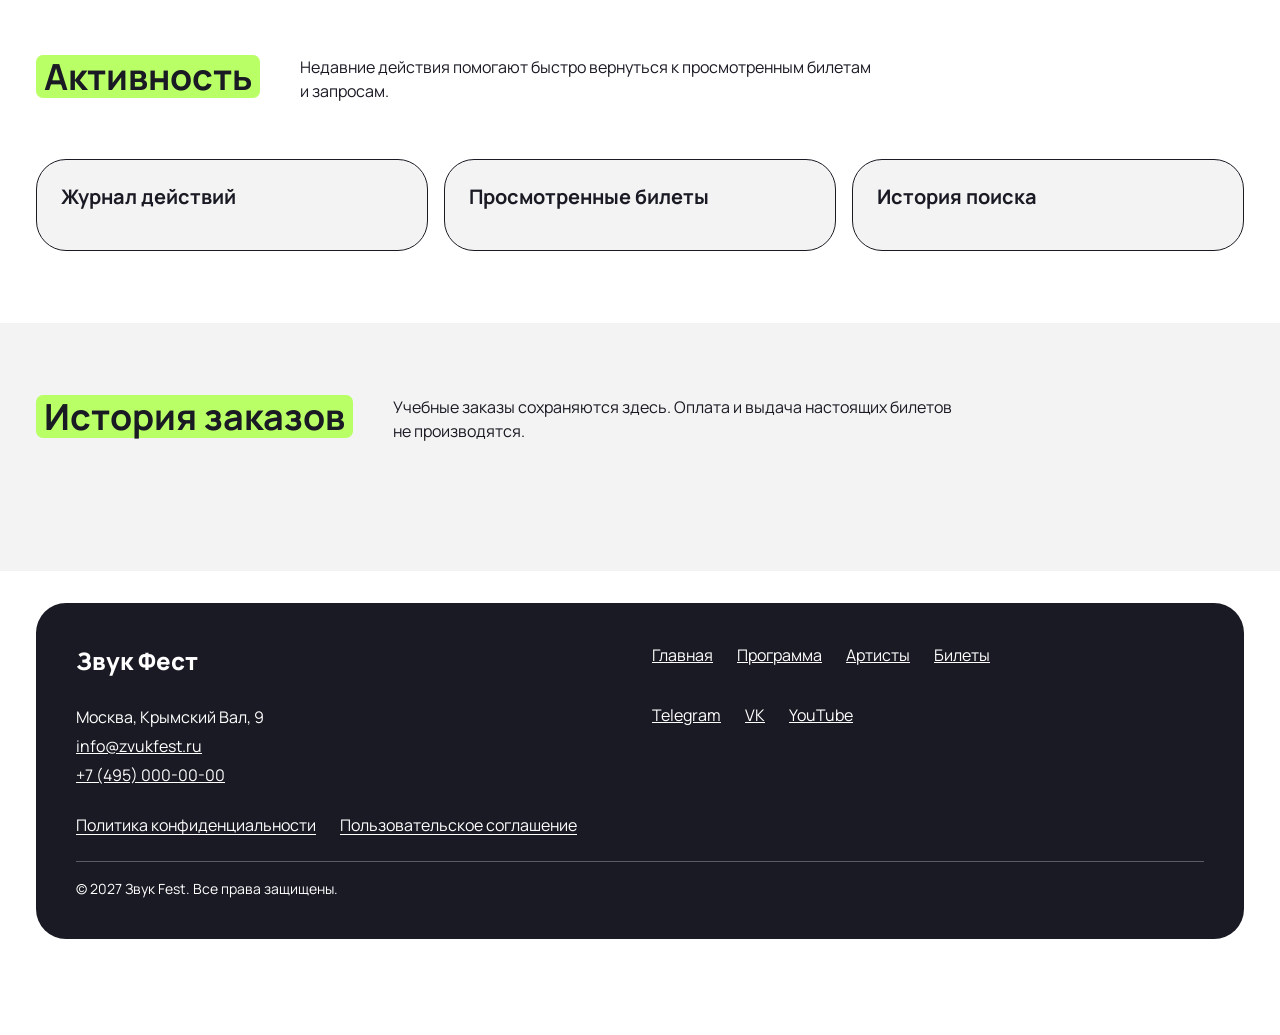
==== commit 86c5320a: "единый стиль" ====
--- a/zvukfest/zvukfest/frontend/account.html
+++ b/zvukfest/zvukfest/frontend/account.html
@@ -6,7 +6,7 @@
   <title>Личный кабинет</title>
   <link rel="stylesheet" href="css/fonts.css">
   <link rel="stylesheet" href="css/global.css">
-  <link rel="stylesheet" href="css/style.css">
+  <link rel="stylesheet" href="css/style.css?v=7">
 </head>
 <body>
 <header class="header">
@@ -30,17 +30,21 @@
   </div>
 </header>
 <main>
-  <section class="section">
-    <div class="container">
-      <h1>Личный кабинет</h1>
-      <p id="account-info"></p>
-      <button class="button button_theme_dark" id="logout" type="button">Выйти</button>
+  <section class="page-hero page-hero_compact">
+    <div class="container page-hero__inner">
+      <p class="page-hero__eyebrow">Ваш фестивальный профиль</p>
+      <h1 class="page-hero__title">Личный кабинет</h1>
+      <p class="page-hero__lead" id="account-info">Загружаем данные аккаунта…</p>
+      <button class="button button_theme_green" id="logout" type="button">Выйти</button>
     </div>
   </section>
 
-  <section class="section">
+  <section class="section account-surface">
     <div class="container">
-      <h2 class="section__title">Профиль</h2>
+      <div class="section__head">
+        <h2 class="section__title">Профиль</h2>
+        <p class="section__text">Обновите контактные данные или смените пароль. Изменения сохраняются в вашем аккаунте.</p>
+      </div>
       <div class="forms">
         <form class="form" id="profile-form" name="profile" action="#" method="post" data-api="/api/profile" data-method="PUT">
           <h3 class="form__title">Данные</h3>
@@ -81,23 +85,34 @@
   </section>
 
   <section class="section">
-    <div class="container">
-      <h2 class="section__title">Мои обращения</h2>
+    <div class="container account-panel">
+      <div class="section__head">
+        <h2 class="section__title">Мои обращения</h2>
+        <p class="section__text">История сообщений, отправленных через форму обратной связи.</p>
+      </div>
       <ul class="contacts__list" id="feedback-list"></ul>
     </div>
   </section>
 
   <section class="section">
     <div class="container">
-      <h2 class="section__title">Журнал действий</h2>
-      <ul class="contacts__list" id="actions-list"></ul>
-      <h3>Последние просмотренные товары</h3>
-      <ul class="contacts__list" id="viewed-list"></ul>
-      <h3>История поиска</h3>
-      <ul class="contacts__list" id="search-list"></ul>
+      <div class="section__head">
+        <h2 class="section__title">Активность</h2>
+        <p class="section__text">Недавние действия помогают быстро вернуться к просмотренным билетам и запросам.</p>
+      </div>
+      <div class="account-activity">
+        <section class="account-card"><h3>Журнал действий</h3><ul class="contacts__list" id="actions-list"></ul></section>
+        <section class="account-card"><h3>Просмотренные билеты</h3><ul class="contacts__list" id="viewed-list"></ul></section>
+        <section class="account-card"><h3>История поиска</h3><ul class="contacts__list" id="search-list"></ul></section>
+      </div>
     </div>
   </section>
-<section class="section" id="orders"><div class="container"><h2 class="section__title">История заказов</h2><p>Учебные заказы. Оплата и выдача настоящих билетов не производятся.</p><ul class="cart-items" id="orders-list"></ul></div></section>
+  <section class="section account-surface" id="orders">
+    <div class="container">
+      <div class="section__head"><h2 class="section__title">История заказов</h2><p class="section__text">Учебные заказы сохраняются здесь. Оплата и выдача настоящих билетов не производятся.</p></div>
+      <ul class="cart-items" id="orders-list"></ul>
+    </div>
+  </section>
 </main>
     <footer class="footer">
   <div class="container">
--- a/zvukfest/zvukfest/frontend/css/style.css
+++ b/zvukfest/zvukfest/frontend/css/style.css
@@ -1,5 +1,86 @@
 
 /* Главный экран */
+.festival-hero {
+  position: relative;
+  isolation: isolate;
+  display: grid;
+  align-items: end;
+  min-height: min(760px, calc(100svh - 76px));
+  overflow: hidden;
+  background: var(--dark);
+  color: var(--white);
+}
+.festival-hero__image,
+.festival-hero__shade {
+  position: absolute;
+  inset: 0;
+  width: 100%;
+  height: 100%;
+}
+.festival-hero__image {
+  z-index: -2;
+  object-fit: cover;
+  object-position: center 42%;
+  filter: saturate(1.08) contrast(1.05);
+  transform: scale(1.01);
+}
+.festival-hero__shade {
+  z-index: -1;
+  background:
+    linear-gradient(90deg, rgb(15 16 23 / 92%) 0%, rgb(15 16 23 / 68%) 48%, rgb(15 16 23 / 22%) 100%),
+    linear-gradient(0deg, rgb(15 16 23 / 82%) 0%, transparent 60%);
+}
+.festival-hero__inner {
+  padding-top: clamp(5rem, 14vh, 9rem);
+  padding-bottom: clamp(3rem, 9vh, 6rem);
+}
+.festival-hero__eyebrow {
+  display: inline-flex;
+  padding: 0.5rem 0.85rem;
+  border: 1px solid rgb(255 255 255 / 55%);
+  border-radius: 999px;
+  background: rgb(25 26 35 / 45%);
+  font-weight: 700;
+  backdrop-filter: blur(8px);
+}
+.festival-hero__title {
+  max-width: 8ch;
+  margin-top: 1.25rem;
+  font-size: clamp(4.25rem, 15vw, 9rem);
+  font-weight: 800;
+  line-height: 0.78;
+  letter-spacing: -0.075em;
+  text-transform: uppercase;
+  text-wrap: balance;
+}
+.festival-hero__lead {
+  max-width: 34rem;
+  margin-top: 1.75rem;
+  font-size: clamp(1.25rem, 3vw, 1.8rem);
+  line-height: 1.25;
+}
+.festival-hero__artists {
+  max-width: 48rem;
+  margin-top: 1rem;
+  color: var(--green);
+  font-weight: 700;
+}
+.festival-hero__actions {
+  display: flex;
+  flex-wrap: wrap;
+  align-items: center;
+  gap: 1rem 1.5rem;
+  margin-top: 2rem;
+}
+.festival-hero__button { min-width: 190px; }
+.festival-hero__program {
+  color: var(--white);
+  font-weight: 700;
+  text-underline-offset: 5px;
+}
+.festival-hero__program:hover { color: var(--green); }
+.festival-hero__program:focus-visible { outline: 3px solid var(--green); outline-offset: 5px; }
+
 .cover {
   display: grid;
   gap: 2rem;
@@ -137,6 +218,148 @@
   border-radius: var(--radius);
 }
 
+/* Программа фестиваля */
+.program-hero {
+  margin: 0 1rem;
+  overflow: hidden;
+  background: var(--dark);
+  color: var(--white);
+  border-radius: var(--radius);
+}
+.program-hero__inner {
+  padding-top: clamp(3.5rem, 9vw, 7rem);
+  padding-bottom: clamp(3.5rem, 9vw, 7rem);
+  background:
+    radial-gradient(circle at 88% 22%, rgb(185 255 102 / 24%), transparent 24rem),
+    linear-gradient(125deg, transparent 45%, rgb(185 255 102 / 7%));
+}
+.program-hero__eyebrow {
+  color: var(--green);
+  font-weight: 800;
+  letter-spacing: 0.08em;
+  text-transform: uppercase;
+}
+.program-hero__title {
+  max-width: 10ch;
+  margin-top: 1rem;
+  font-size: clamp(3.25rem, 10vw, 7rem);
+  line-height: 0.92;
+  letter-spacing: -0.055em;
+}
+.program-hero__lead {
+  max-width: 42rem;
+  margin-top: 1.5rem;
+  font-size: clamp(1.1rem, 2.5vw, 1.45rem);
+}
+.program-hero__actions {
+  display: flex;
+  flex-wrap: wrap;
+  align-items: center;
+  gap: 1rem 1.5rem;
+  margin-top: 2rem;
+}
+.program-hero__link {
+  font-weight: 700;
+  text-underline-offset: 5px;
+}
+.program-hero__link:hover { color: var(--green); }
+.program-facts {
+  display: grid;
+  gap: 1rem;
+}
+.program-fact {
+  min-height: 230px;
+  padding: 1.5rem;
+  border: 1px solid var(--dark);
+  border-radius: var(--radius);
+  background: var(--gray);
+  box-shadow: 0 5px 0 var(--dark);
+}
+.program-fact_theme_green { background: var(--green); }
+.program-fact_theme_dark { background: var(--dark); color: var(--white); }
+.program-fact__value {
+  display: block;
+  margin-bottom: 1.5rem;
+  font-size: clamp(2.75rem, 7vw, 4.5rem);
+  font-weight: 800;
+  line-height: 1;
+}
+.program-fact h3 { margin-bottom: 0.5rem; font-size: 1.35rem; }
+.program-lineup { scroll-margin-top: 1rem; background: var(--gray); }
+.program-timeline {
+  overflow: hidden;
+  border: 1px solid var(--dark);
+  border-radius: var(--radius);
+  background: var(--white);
+  box-shadow: 0 6px 0 var(--dark);
+}
+.program-slot {
+  display: grid;
+  grid-template-columns: 5rem minmax(0, 1fr);
+  gap: 1rem;
+  align-items: center;
+  padding: 1.35rem;
+}
+.program-slot + .program-slot { border-top: 1px solid var(--dark); }
+.program-slot__time {
+  color: var(--dark);
+  font-size: clamp(1.35rem, 4vw, 2rem);
+  font-weight: 800;
+}
+.program-slot__label {
+  margin-bottom: 0.15rem;
+  color: #5a5b66;
+  font-size: 0.85rem;
+  text-transform: uppercase;
+  letter-spacing: 0.05em;
+}
+.program-slot__content h3 { font-size: clamp(1.35rem, 4vw, 2rem); }
+.program-slot__link {
+  grid-column: 2;
+  justify-self: start;
+  font-weight: 700;
+  text-underline-offset: 4px;
+}
+.program-slot__link:hover { text-decoration-color: var(--green); text-decoration-thickness: 4px; }
+.program-spaces { display: grid; gap: 1rem; }
+.program-spaces li {
+  display: grid;
+  grid-template-columns: auto 1fr;
+  gap: 1rem;
+  align-items: start;
+  padding: 1.25rem 0;
+  border-top: 1px solid var(--dark);
+}
+.program-spaces li > span {
+  min-width: 2.5rem;
+  color: #6b6c75;
+  font-weight: 800;
+}
+.program-spaces h3 { margin-bottom: 0.35rem; }
+.program-note {
+  display: flex;
+  flex-direction: column;
+  align-items: flex-start;
+  gap: 1.5rem;
+  margin-top: 3rem;
+  padding: 1.75rem;
+  border-radius: var(--radius);
+  background: var(--green);
+}
+.program-note h2 { margin-bottom: 0.75rem; }
+.program-note p { max-width: 48rem; }
+.visually-hidden {
+  position: absolute;
+  width: 1px;
+  height: 1px;
+  padding: 0;
+  margin: -1px;
+  overflow: hidden;
+  clip: rect(0, 0, 0, 0);
+  white-space: nowrap;
+  border: 0;
+}
+
 /* Артисты */
 .artists {
   display: grid;
@@ -248,6 +471,23 @@
   .map {
     height: 450px;
   }
+  .program-hero { margin: 0 1.5rem; border-radius: 36px; }
+  .program-facts { grid-template-columns: repeat(3, minmax(0, 1fr)); }
+  .program-slot {
+    grid-template-columns: 8rem minmax(0, 1fr) auto;
+    gap: 2rem;
+    padding: 1.75rem 2rem;
+  }
+  .program-slot__link { grid-column: auto; justify-self: end; }
+  .program-spaces { grid-template-columns: repeat(3, minmax(0, 1fr)); }
+  .program-spaces li { padding-right: 1.5rem; }
+  .program-note {
+    flex-direction: row;
+    align-items: center;
+    justify-content: space-between;
+    padding: 2.5rem;
+  }
+  .program-note .button { flex-shrink: 0; }
 }
 
 /* Компьютеры */
@@ -271,8 +511,31 @@
 .shop-dialog::backdrop { background: rgb(0 0 0 / 55%); }
 .shop-dialog h2, .shop-dialog p, .shop-dialog ul { margin-bottom: 1rem; }
 .shop-dialog img { max-width: 100%; height: auto; }
+.ticket-catalog { display: grid; gap: 2.75rem; }
+.ticket-message { display: grid; justify-items: start; gap: 1rem; padding: 2rem; border: 1px solid var(--dark); border-radius: var(--radius); background: var(--gray); }
+.ticket-category { overflow: hidden; border: 1px solid var(--dark); border-radius: var(--radius); background: var(--gray); box-shadow: 0 6px 0 var(--dark); }
+.ticket-category__header { display: flex; align-items: end; min-height: 150px; padding: 1.75rem; background: linear-gradient(125deg, var(--dark), #30323d); color: var(--white); }
+.ticket-category__text { max-width: 38rem; }
+.ticket-category__title { margin: 0; color: var(--green); font-size: clamp(2rem, 5vw, 3.5rem); line-height: 1; }
+.ticket-category__details { margin-top: .75rem; font-size: clamp(1rem, 2vw, 1.25rem); }
+.ticket-grid { display: grid; gap: 1.25rem; padding: 1.25rem; }
+.ticket-card { display: flex; flex-direction: column; min-width: 0; overflow: hidden; border: 1px solid var(--dark); border-radius: 22px; background: var(--white); }
+.ticket-image, .cart-item__image, .mini-cart-item__image { display: block; object-fit: cover; border: 1px solid var(--dark); border-radius: 14px; background: var(--white); }
+.ticket-card .ticket-image { width: 100%; height: 220px; margin: 0; border: 0; border-bottom: 1px solid var(--dark); border-radius: 0; }
+.ticket-card__body { display: flex; flex: 1; flex-direction: column; align-items: flex-start; gap: .85rem; padding: 1.35rem; }
+.ticket-card__status { display: inline-flex; padding: .25rem .65rem; border-radius: 999px; background: var(--green); font-size: .8rem; font-weight: 800; text-transform: uppercase; letter-spacing: .04em; }
+.ticket-card__status_sold { background: #e2e2e5; color: #5a5b66; }
+.ticket-card__title { margin: 0; font-size: 1.35rem; line-height: 1.25; }
+.ticket-card__description { color: #4b4c55; }
+.ticket-card__footer { display: grid; gap: 1rem; width: 100%; margin-top: auto; padding-top: 1rem; border-top: 1px solid #d2d2d6; }
+.ticket-card__price { font-size: 1.5rem; }
+.ticket-card__actions { display: flex; flex-wrap: wrap; align-items: center; justify-content: space-between; gap: .75rem 1rem; }
+.ticket-card__actions .button { flex: 1; min-width: 140px; }
+.ticket-dialog__image { display: block; width: min(420px, 100%); max-height: 280px; object-fit: cover; border-radius: 18px; margin: 1rem 0; }
+.cart-item__image { width: min(220px, 100%); height: 130px; }
+.mini-cart-item__image { width: 88px; height: 60px; }
 .dialog-close { display: block; margin-left: auto; margin-bottom: 1rem; }
-.mini-cart-item { border-bottom: 1px solid var(--dark); padding-bottom: 1rem; }
+.mini-cart-item { display: grid; grid-template-columns: auto 1fr auto; align-items: center; gap: 1rem; border-bottom: 1px solid var(--dark); padding-bottom: 1rem; }
 .ticket-details { font: inherit; background: none; border: 0; text-decoration: underline; padding: .5rem 0; cursor: pointer; }
 .cart-fab:focus-visible, .ticket-details:focus-visible { outline: 3px solid #2563eb; outline-offset: 4px; }
 .footer { padding-bottom: 6rem; }
@@ -287,6 +550,8 @@
 .cart-summary { display: flex; flex-direction: column; gap: 1.5rem; align-self: start; background: var(--gray); }
 .cart-total { display: flex; flex-wrap: wrap; justify-content: space-between; gap: 1rem; font-size: 1.5rem; border-top: 1px solid var(--dark); padding-top: 1rem; }
 @media (min-width: 960px) { .cart-layout { grid-template-columns: minmax(0, 1fr) minmax(280px, 380px); } }
+@media (min-width: 700px) { .ticket-grid { grid-template-columns: repeat(2, minmax(0, 1fr)); padding: 1.75rem; } }
+@media (min-width: 768px) { .festival-hero { margin: 0 1.5rem; border-radius: 36px; } }
 @media (min-width: 768px) and (max-width: 1199px) { .header__inner { flex-wrap: wrap; } .header__nav { width: 100%; margin-left: 0; } .nav__list { flex-wrap: wrap; gap: 1rem 1.5rem; } }
 
 /* Документы и ссылки на условия */
@@ -304,3 +569,152 @@
 .form__check a, .legal-page a, .footer__legal a { text-underline-offset: 3px; }
 .form__check a:hover, .legal-page a:hover { text-decoration-thickness: 2px; }
 .form__check a:focus-visible, .legal-page a:focus-visible, .footer__legal a:focus-visible { outline: 3px solid #2563eb; outline-offset: 3px; }
+
+/* Единый визуальный язык внутренних страниц */
+.page-hero {
+  margin: 0 1rem;
+  overflow: hidden;
+  border-radius: var(--radius);
+  background: var(--dark);
+  color: var(--white);
+}
+.page-hero__inner {
+  padding-top: clamp(3.75rem, 9vw, 7rem);
+  padding-bottom: clamp(3.75rem, 9vw, 7rem);
+  background:
+    radial-gradient(circle at 88% 20%, rgb(185 255 102 / 24%), transparent 24rem),
+    linear-gradient(125deg, transparent 42%, rgb(185 255 102 / 7%));
+}
+.page-hero_compact .page-hero__inner {
+  padding-top: clamp(3rem, 7vw, 5rem);
+  padding-bottom: clamp(3rem, 7vw, 5rem);
+}
+.page-hero__eyebrow {
+  color: var(--green);
+  font-weight: 800;
+  letter-spacing: 0.08em;
+  text-transform: uppercase;
+}
+.page-hero__title {
+  max-width: 16ch;
+  margin-top: 0.85rem;
+  font-size: clamp(3rem, 9vw, 6.5rem);
+  line-height: 0.94;
+  letter-spacing: -0.05em;
+  overflow-wrap: anywhere;
+}
+.page-hero_compact .page-hero__title { font-size: clamp(2.75rem, 7vw, 5rem); }
+.page-hero__lead {
+  max-width: 44rem;
+  margin-top: 1.35rem;
+  font-size: clamp(1.05rem, 2.5vw, 1.4rem);
+}
+.page-hero .button,
+.page-hero__link { margin-top: 1.75rem; }
+.page-hero__link,
+.page-hero__back {
+  display: inline-block;
+  color: var(--white);
+  font-weight: 700;
+  text-underline-offset: 5px;
+}
+.page-hero__link:hover,
+.page-hero__back:hover { color: var(--green); }
+.page-hero__back { margin-bottom: 1.5rem; }
+.page-hero__back + .page-hero__eyebrow { margin-top: 0; }
+
+/* Карточки артистов */
+.artist {
+  gap: 0;
+  padding: 0;
+  overflow: hidden;
+  background: var(--white);
+}
+.artist__photo {
+  aspect-ratio: 4 / 3;
+  border: 0;
+  border-bottom: 1px solid var(--dark);
+  border-radius: 0;
+}
+.artist__time {
+  align-self: flex-start;
+  margin: 1.25rem 1.25rem 0;
+  padding: 0.35rem 0.65rem;
+  border-radius: 999px;
+  background: var(--green);
+  font-size: 0.8rem;
+  font-weight: 800;
+  text-transform: uppercase;
+}
+.artist__name {
+  margin: 1rem 1.25rem 0;
+  font-size: 1.55rem;
+}
+.artist__text { margin: 0.55rem 1.25rem 0; color: #4b4c55; }
+.artist__link {
+  align-self: flex-start;
+  margin: auto 1.25rem 1.35rem;
+  padding-top: 1.25rem;
+  font-weight: 800;
+  text-underline-offset: 4px;
+}
+.artist__link:hover { text-decoration-color: var(--green); text-decoration-thickness: 4px; }
+
+/* Формы и личный кабинет */
+.form {
+  border: 1px solid var(--dark);
+  background: var(--white);
+  box-shadow: 0 5px 0 var(--dark);
+}
+.form__title { font-size: 1.5rem; }
+.form__input:focus { outline: 3px solid var(--green); outline-offset: 1px; }
+.account-surface { background: var(--gray); }
+.account-panel {
+  padding-top: 2rem;
+  padding-bottom: 2rem;
+  border: 1px solid var(--dark);
+  border-radius: var(--radius);
+  background: var(--white);
+  box-shadow: 0 5px 0 var(--dark);
+}
+.account-activity { display: grid; gap: 1rem; }
+.account-card {
+  min-width: 0;
+  padding: 1.5rem;
+  border: 1px solid var(--dark);
+  border-radius: var(--radius);
+  background: var(--gray);
+}
+.account-card h3 { margin-bottom: 1rem; }
+.account-card .contacts__list { overflow-wrap: anywhere; }
+.cart-page { min-height: 55vh; }
+.cart-page > .container > .form__status { margin-bottom: 1.25rem; }
+.cart-summary { box-shadow: 0 5px 0 var(--dark); }
+.cart-summary h2 { font-size: clamp(2rem, 5vw, 3rem); }
+
+/* Юридические документы */
+.legal-page { max-width: 980px; gap: 2rem; }
+.legal-page__date { font-weight: 700; }
+.legal-page__notice {
+  padding: 1.75rem;
+  background: var(--green);
+  box-shadow: 0 5px 0 var(--dark);
+}
+.legal-page__contents {
+  padding: 1.75rem;
+  background: var(--dark);
+  color: var(--white);
+}
+.legal-page__contents a { color: var(--green); }
+.legal-page > section {
+  padding: 0 0 2rem;
+  border-bottom: 1px solid #c8c8cc;
+}
+.legal-page > section h2 { font-size: clamp(1.6rem, 4vw, 2.25rem); }
+.legal-page > section:last-of-type { border-bottom: 0; }
+
+@media (min-width: 768px) {
+  .page-hero { margin: 0 1.5rem; border-radius: 36px; }
+  .account-activity { grid-template-columns: repeat(3, minmax(0, 1fr)); }
+  .account-panel { padding: 2.5rem; }
+}
